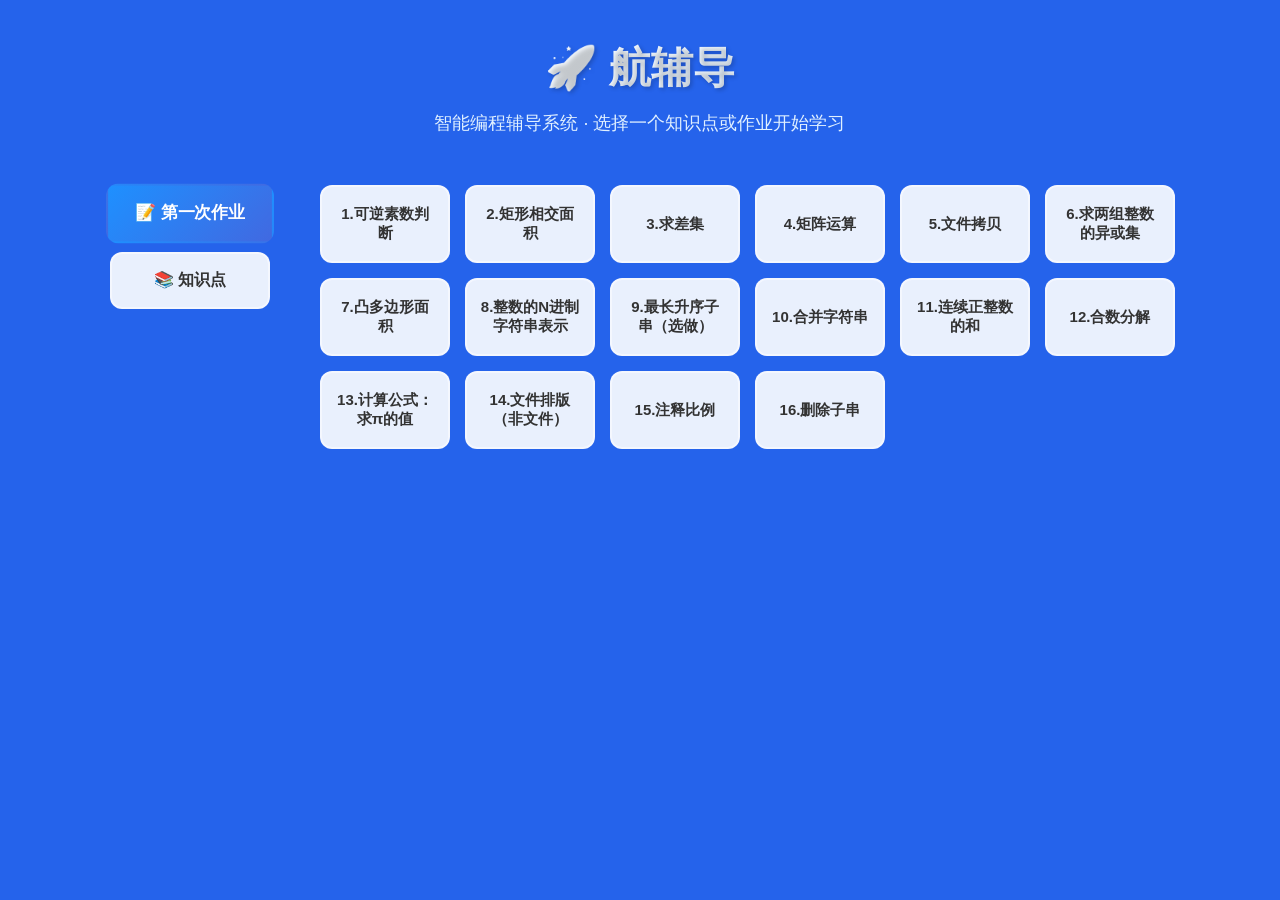
==== static/hangfudao.html @ 39de25c0 "change model and page content" ====
<!DOCTYPE html>
<html lang="zh-CN">
<head>
    <meta charset="UTF-8">
    <meta name="viewport" content="width=device-width, initial-scale=1.0">
    <title>航辅导 - 智能编程辅导系统</title>
    
    <!-- 引入依赖 -->
    <script src="/static/js/marked.min.js"></script>
    <link rel="stylesheet" href="/static/css/github.min.css">
    <script src="/static/js/highlight.min.js"></script>
    <link rel="stylesheet" href="/static/css/katex.min.css">
    <script defer src="/static/js/katex.min.js"></script>
    <script defer src="/static/js/auto-render.min.js"></script>
    
    <!-- Mermaid.js -->
    <script src="/static/js/mermaid.min.js"></script>
    
    <!-- Monaco Editor -->
    <script src="/static/js/monaco-editor-init.js"></script>
    <link rel="stylesheet" href="/static/css/monaco-editor.css">
    
    <style>
        * {
            margin: 0;
            padding: 0;
            box-sizing: border-box;
        }
        
        body {
            font-family: -apple-system, BlinkMacSystemFont, 'Segoe UI', Roboto, 'Helvetica Neue', Arial, sans-serif;
            background: #2563EB;
            min-height: 100vh;
            color: #333;
        }
        
        body.practice-mode {
            background: #f5f5f5;
        }
        
        /* 知识点选择页面 */
        .selection-page {
            min-height: 100vh;
            padding: 40px 20px;
            display: flex;
            flex-direction: column;
            align-items: center;
        }
        
        .selection-page.hidden {
            display: none;
        }
        
        .selection-header {
            text-align: center;
            margin-bottom: 50px;
        }
        
        .selection-header h1 {
            font-size: 42px;
            background: linear-gradient(135deg, #ffffff 0%, #e0f0ff 100%);
            -webkit-background-clip: text;
            -webkit-text-fill-color: transparent;
            background-clip: text;
            margin-bottom: 15px;
            text-shadow: 2px 2px 4px rgba(0,0,0,0.2);
        }
        
        .selection-header p {
            color: #e0f0ff;
            font-size: 18px;
        }
        
        .knowledge-grid {
            display: grid;
            grid-template-columns: repeat(auto-fill, minmax(130px, 1fr));
            gap: 15px;
            max-width: 900px;
            width: 100%;
            margin-bottom: 40px;
            padding: 0 20px;
        }
        
        .knowledge-btn {
            padding: 18px 12px;
            background: rgba(255, 255, 255, 0.9);
            border: 2px solid rgba(255, 255, 255, 0.5);
            border-radius: 12px;
            cursor: pointer;
            font-size: 15px;
            font-weight: 600;
            color: #333;
            transition: all 0.3s;
            text-align: center;
        }
        
        .knowledge-btn:hover {
            transform: translateY(-3px);
            border-color: #fff;
            background: #fff;
            box-shadow: 0 8px 20px rgba(0,0,0,0.2);
        }
        
        .knowledge-btn.selected {
            background: linear-gradient(135deg, #1e90ff 0%, #4169e1 100%);
            border-color: transparent;
            color: #fff;
            transform: scale(1.05);
        }
        
        /* 编程练习页面 */
        .practice-page {
            display: none;
            height: 100vh;
        }
        
        .practice-page.active {
            display: block;
        }
        
        .practice-container {
            display: flex;
            height: 100vh;
            overflow: hidden;
            padding: 10px;
            gap: 0;
        }
        
        /* 左侧面板 - 40% */
        .left-panel {
            width: 40%;
            min-width: 300px;
            display: flex;
            flex-direction: column;
            background: #fff;
            border-radius: 12px;
            box-shadow: 0 2px 10px rgba(0,0,0,0.08);
            overflow: hidden;
        }
        
        /* 可拖拽分割线 - 左右 */
        .resizer-horizontal {
            width: 6px;
            background: #d0d0d0;
            cursor: col-resize;
            transition: background 0.2s;
            flex-shrink: 0;
        }
        
        .resizer-horizontal:hover {
            background: #1e90ff;
        }
        
        /* 右侧面板 - 60% */
        .right-panel {
            flex: 1;
            min-width: 400px;
            display: flex;
            flex-direction: column;
            background: #fff;
            border-radius: 12px;
            box-shadow: 0 2px 10px rgba(0,0,0,0.08);
            overflow: hidden;
        }
        
        /* 可拖拽分割线 - 上下 */
        .resizer-vertical {
            height: 6px;
            background: #d0d0d0;
            cursor: row-resize;
            transition: background 0.2s;
            flex-shrink: 0;
        }
        
        .resizer-vertical:hover {
            background: #1e90ff;
        }
        
        /* 顶部工具栏 - 左侧 */
        .left-toolbar {
            display: flex;
            align-items: center;
            justify-content: space-between;
            padding: 12px 15px;
            background: #fafafa;
            border-bottom: 1px solid #eee;
            flex-shrink: 0;
        }
        
        .left-toolbar-buttons {
            display: flex;
            gap: 8px;
            flex-wrap: wrap;
            flex: 1;
        }
        
        .toolbar-btn {
            display: flex;
            align-items: center;
            gap: 5px;
            padding: 8px 12px;
            background: #fff;
            border: 1px solid #ddd;
            border-radius: 8px;
            color: #555;
            font-size: 13px;
            cursor: pointer;
            transition: all 0.2s;
            white-space: nowrap;
        }
        
        .toolbar-btn:hover {
            background: #e8f4ff;
            border-color: #1e90ff;
            color: #1e90ff;
        }
        
        .toolbar-btn.active {
            background: #1e90ff;
            border-color: #1e90ff;
            color: #fff;
        }
        
        .toolbar-btn.disabled {
            opacity: 0.5;
            cursor: not-allowed !important;
            pointer-events: none;
        }
        
        .toolbar-btn.disabled:hover {
            background: #fff;
            border-color: #ddd;
            color: #555;
            transform: none;
        }
        
        .toolbar-btn.answer-btn {
            background: #e8f8e8;
            border-color: #27ae60;
            color: #27ae60;
        }
        
        .toolbar-btn.answer-btn:hover,
        .toolbar-btn.answer-btn.active {
            background: #27ae60;
            border-color: #27ae60;
            color: #fff;
        }
        
        .toolbar-btn .icon {
            font-size: 14px;
        }
        
        /* 难度选择器 */
        .difficulty-selector {
            padding: 8px 28px 8px 12px;
            border-radius: 8px;
            font-size: 13px;
            font-weight: bold;
            border: none;
            cursor: pointer;
            outline: none;
            appearance: none;
            -webkit-appearance: none;
            color: white;
            background-image: url("data:image/svg+xml,%3Csvg xmlns='http://www.w3.org/2000/svg' width='10' height='10' viewBox='0 0 10 10'%3E%3Cpath fill='white' d='M5 7L1 3h8z'/%3E%3C/svg%3E");
            background-repeat: no-repeat;
            background-position: right 10px center;
            transition: all 0.3s;
        }
        
        .difficulty-selector.简单 {
            background-color: #27ae60;
        }
        
        .difficulty-selector.中等 {
            background-color: #f39c12;
        }
        
        .difficulty-selector.困难 {
            background-color: #e74c3c;
        }
        
        .difficulty-selector option {
            background: #fff;
            color: #333;
        }
        
        /* 模型选择器 */
        .model-selector {
            padding: 8px 28px 8px 12px;
            border-radius: 8px;
            font-size: 13px;
            font-weight: bold;
            border: none;
            cursor: pointer;
            outline: none;
            appearance: none;
            -webkit-appearance: none;
            color: white;
            background-color: #8e44ad;
            background-image: url("data:image/svg+xml,%3Csvg xmlns='http://www.w3.org/2000/svg' width='10' height='10' viewBox='0 0 10 10'%3E%3Cpath fill='white' d='M5 7L1 3h8z'/%3E%3C/svg%3E");
            background-repeat: no-repeat;
            background-position: right 10px center;
            transition: all 0.3s;
            margin-left: 6px;
        }
        
        .model-selector.xhang {
            background-color: #8e44ad;
        }
        
        .model-selector.loopcoder {
            background-color: #2980b9;
        }
        
        .model-selector.normal {
            background-color: #27ae60;
        }
        
        .model-selector option {
            background: #fff;
            color: #333;
        }
        
        /* 左侧内容区域 */
        .left-content {
            flex: 1;
            overflow-y: auto;
            padding: 20px;
            background: #fff;
        }
        
        .left-content::-webkit-scrollbar {
            width: 4px;
        }
        
        .left-content::-webkit-scrollbar-track {
            background: transparent;
        }
        
        .left-content::-webkit-scrollbar-thumb {
            background: #ccc;
            border-radius: 2px;
            max-height: 80px;
        }
        
        .left-content::-webkit-scrollbar-thumb:hover {
            background: #aaa;
        }
        
        .content-display {
            background: #fff;
            border-radius: 8px;
            padding: 20px;
            min-height: 200px;
            line-height: 1.8;
        }
        
        .content-display .markdown-body {
            color: #333;
            background: transparent;
        }
        
        .content-display .markdown-body pre {
            background: #f5f5f5;
            border: 1px solid #e0e0e0;
        }
        
        .content-display .markdown-body code {
            background: #f0f0f0;
            color: #e74c3c;
        }
        
        .loading {
            text-align: center;
            color: #888;
            font-style: italic;
            padding: 40px;
            display: flex;
            align-items: center;
            justify-content: center;
            gap: 10px;
        }
        
        .loading::before {
            content: '';
            width: 20px;
            height: 20px;
            border: 3px solid #e0e0e0;
            border-top-color: #1e90ff;
            border-radius: 50%;
            animation: spin 1s linear infinite;
        }
        
        @keyframes spin {
            to { transform: rotate(360deg); }
        }
        
        /* 右侧顶部工具栏 */
        .right-toolbar {
            display: flex;
            align-items: center;
            justify-content: space-between;
            padding: 12px 15px;
            background: #fafafa;
            border-bottom: 1px solid #eee;
            flex-shrink: 0;
        }
        
        .right-toolbar-left {
            display: flex;
            align-items: center;
            gap: 8px;
        }
        
        .right-toolbar-left .title {
            color: #1e90ff;
            font-weight: bold;
            font-size: 14px;
            margin-right: 10px;
        }
        
        .right-toolbar-right {
            display: flex;
            align-items: center;
            gap: 8px;
        }
        
        .summary-btn {
            padding: 8px 14px;
            background: linear-gradient(135deg, #9b59b6 0%, #8e44ad 100%);
            border: none;
            border-radius: 8px;
            color: white;
            font-size: 13px;
            cursor: pointer;
            transition: all 0.2s;
        }
        
        .summary-btn:hover {
            transform: translateY(-1px);
            box-shadow: 0 4px 12px rgba(155, 89, 182, 0.4);
        }
        
        /* 代码编辑器区域 */
        .editor-section {
            flex: 2;
            display: flex;
            flex-direction: column;
            min-height: 150px;
            background: #fff;
            overflow: hidden;
        }
        
        .editor-header {
            display: flex;
            align-items: center;
            justify-content: space-between;
            padding: 8px 12px;
            background: #fff;
            border-bottom: 1px solid #eee;
        }
        
        .editor-header-left {
            display: flex;
            align-items: center;
            gap: 10px;
        }
        
        .editor-header-right {
            display: flex;
            align-items: center;
            gap: 6px;
        }
        
        .lang-select {
            background: #666;
            color: white;
            padding: 4px 22px 4px 10px;
            border: none;
            border-radius: 4px;
            font-size: 12px;
            font-weight: bold;
            cursor: pointer;
            outline: none;
            appearance: none;
            background-image: url("data:image/svg+xml,%3Csvg xmlns='http://www.w3.org/2000/svg' width='8' height='8' viewBox='0 0 10 10'%3E%3Cpath fill='white' d='M5 7L1 3h8z'/%3E%3C/svg%3E");
            background-repeat: no-repeat;
            background-position: right 6px center;
        }
        
        .lang-select:hover {
            background: #555;
        }
        
        .lang-select option {
            background: #2d2d2d;
            color: white;
        }
        
        .editor-btn {
            padding: 4px 8px;
            background: #fff;
            color: #666;
            border: 1px solid #ddd;
            border-radius: 4px;
            cursor: pointer;
            font-size: 11px;
            transition: all 0.2s;
        }
        
        .editor-btn:hover {
            background: #f0f7ff;
            border-color: #1e90ff;
            color: #1e90ff;
        }
        
        #monaco-editor-container {
            flex: 1;
            min-height: 100px;
        }
        
        /* 右侧下方内容区域 */
        .right-content {
            flex: 1;
            min-height: 100px;
            overflow-y: auto;
            overflow-x: hidden;
            padding: 15px;
            background: #fff;
        }
        
        .right-content::-webkit-scrollbar {
            width: 4px;
        }
        
        .right-content::-webkit-scrollbar-track {
            background: transparent;
        }
        
        .right-content::-webkit-scrollbar-thumb {
            background: #ccc;
            border-radius: 2px;
        }
        
        .right-content::-webkit-scrollbar-thumb:hover {
            background: #aaa;
        }
        
        .right-content-display {
            background: #fff;
            border-radius: 8px;
            padding: 15px;
            min-height: 100px;
            color: #333;
        }
        
        /* 提交按钮区域 */
        .submit-section {
            display: flex;
            justify-content: flex-end;
            gap: 12px;
            padding: 12px 15px;
            background: #f5f5f5;
            border-top: 1px solid #e0e0e0;
        }
        
        .submit-btn {
            padding: 10px 24px;
            border: none;
            border-radius: 8px;
            font-size: 14px;
            font-weight: bold;
            cursor: pointer;
            transition: all 0.3s;
        }
        
        .submit-btn.primary {
            background: linear-gradient(135deg, #27ae60 0%, #2ecc71 100%);
            color: white;
        }
        
        .submit-btn.primary:hover {
            transform: translateY(-2px);
            box-shadow: 0 4px 15px rgba(46, 204, 113, 0.4);
        }
        
        
        .submit-btn.answer {
            background: #e8f8e8;
            border: 1px solid #27ae60;
            color: #27ae60;
        }
        
        .submit-btn.answer:hover {
            background: #27ae60;
            border-color: #27ae60;
            color: #fff;
            transform: translateY(-2px);
            box-shadow: 0 4px 15px rgba(39, 174, 96, 0.4);
        }
        
        /* Markdown样式覆盖 */
        .markdown-body {
            color: #333;
            background: transparent;
        }
        
        .markdown-body h1, .markdown-body h2, .markdown-body h3, 
        .markdown-body h4, .markdown-body h5, .markdown-body h6 {
            color: #1e90ff;
            border-bottom-color: #e0e0e0;
        }
        
        .markdown-body a {
            color: #1e90ff;
        }
        
        .markdown-body blockquote {
            border-left-color: #1e90ff;
            color: #666;
        }
        
        .markdown-body table th {
            background: #f5f5f5;
        }
        
        .markdown-body table td, .markdown-body table th {
            border-color: #e0e0e0;
        }
        
        /* 浮动窗口样式 */
        .floating-panel {
            position: fixed;
            background: #ffffff;
            border: 2px solid #2563EB;
            border-radius: 12px;
            box-shadow: 0 10px 40px rgba(37, 99, 235, 0.3);
            z-index: 1000;
            display: none;
            flex-direction: column;
            min-width: 350px;
            min-height: 250px;
            overflow: hidden;
        }
        
        .floating-panel.active {
            display: flex;
        }
        
        .floating-panel-header {
            display: flex;
            align-items: center;
            justify-content: space-between;
            padding: 12px 15px;
            background: #2563EB;
            cursor: move;
            user-select: none;
        }
        
        .floating-panel-title {
            display: flex;
            align-items: center;
            gap: 8px;
            color: #ffffff;
            font-weight: bold;
            font-size: 14px;
        }
        
        .floating-panel-controls {
            display: flex;
            gap: 8px;
        }
        
        .floating-panel-btn {
            width: 28px;
            height: 28px;
            border: none;
            border-radius: 6px;
            cursor: pointer;
            font-size: 14px;
            display: flex;
            align-items: center;
            justify-content: center;
            transition: all 0.2s;
        }
        
        .floating-panel-btn.minimize {
            background: rgba(255, 255, 255, 0.2);
            color: #ffffff;
        }
        
        .floating-panel-btn.minimize:hover {
            background: rgba(255, 255, 255, 0.3);
        }
        
        .floating-panel-btn.maximize {
            background: rgba(255, 255, 255, 0.2);
            color: #ffffff;
            font-size: 16px;
            font-weight: bold;
        }
        
        .floating-panel-btn.maximize:hover {
            background: rgba(255, 255, 255, 0.3);
        }
        
        .floating-panel-btn.close {
            background: #e74c3c;
            color: white;
        }
        
        .floating-panel-btn.close:hover {
            background: #c0392b;
        }
        
        .floating-panel-content {
            flex: 1;
            overflow-y: auto;
            padding: 20px;
            color: #333333;
        }
        
        .floating-panel-content::-webkit-scrollbar {
            width: 6px;
        }
        
        .floating-panel-content::-webkit-scrollbar-track {
            background: rgba(0, 0, 0, 0.05);
        }
        
        .floating-panel-content::-webkit-scrollbar-thumb {
            background: rgba(10, 101, 250, 0.5);
            border-radius: 3px;
        }
        
        .floating-panel-content::-webkit-scrollbar-thumb:hover {
            background: rgba(10, 101, 250, 0.7);
        }
        
        .floating-panel-content .markdown-body {
            color: #333333;
            background: transparent;
        }
        
        .floating-panel-content .markdown-body h1,
        .floating-panel-content .markdown-body h2,
        .floating-panel-content .markdown-body h3,
        .floating-panel-content .markdown-body h4 {
            color: #2563EB;
            border-bottom-color: rgba(37, 99, 235, 0.3);
        }
        
        .floating-panel-content .markdown-body pre {
            background: #f5f5f5;
            border: 1px solid #e0e0e0;
        }
        
        .floating-panel-content .markdown-body code {
            background: rgba(37, 99, 235, 0.1);
            color: #2563EB;
        }
        
        .floating-panel-content .markdown-body blockquote {
            border-left-color: #2563EB;
            color: #666666;
        }
        
        .floating-panel-content .loading {
            color: #666666;
        }
        
        .floating-panel-content .loading::before {
            border-color: rgba(37, 99, 235, 0.2);
            border-top-color: #2563EB;
        }
        
        /* ==================== 模块背景区分样式 ==================== */
        
        /* 智能审题模块各部分背景 */
        .analysis-section {
            background: linear-gradient(135deg, #f0f9ff 0%, #e0f2fe 100%);
            border: 1px solid #bae6fd;
            border-radius: 12px;
            padding: 16px;
            margin-bottom: 16px;
        }
        
        .analysis-section-title {
            font-weight: 600;
            color: #0369a1;
            margin-bottom: 12px;
            display: flex;
            align-items: center;
            gap: 8px;
        }
        
        /* 题目拆解部分 */
        .decompose-section {
            background: linear-gradient(135deg, #fefce8 0%, #fef9c3 100%);
            border: 1px solid #fde047;
            border-radius: 12px;
            padding: 16px;
            margin-bottom: 16px;
        }
        
        .decompose-section-title {
            font-weight: 600;
            color: #a16207;
            margin-bottom: 12px;
            display: flex;
            align-items: center;
            gap: 8px;
        }
        
        /* ISPO思路分析部分 */
        .ipo-section {
            background: linear-gradient(135deg, #f0fdf4 0%, #dcfce7 100%);
            border: 1px solid #86efac;
            border-radius: 12px;
            padding: 16px;
            margin-bottom: 16px;
        }
        
        .ipo-section-title {
            font-weight: 600;
            color: #15803d;
            margin-bottom: 12px;
            display: flex;
            align-items: center;
            gap: 8px;
        }
        
        /* 可视化拆解部分 - Mermaid图容器 */
        .visualization-section {
            background: linear-gradient(135deg, #fdf4ff 0%, #fae8ff 100%);
            border: 1px solid #e879f9;
            border-radius: 12px;
            padding: 16px;
            margin-bottom: 16px;
        }
        
        .visualization-section-title {
            font-weight: 600;
            color: #a21caf;
            margin-bottom: 12px;
            display: flex;
            align-items: center;
            gap: 8px;
        }
        
        /* Mermaid图响应式宽度 - 初始为容器的3/5 */
        .mermaid-responsive-container {
            width: 60%;
            min-width: 300px;
            max-width: 100%;
            margin: 0 auto;
            background: #ffffff;
            border-radius: 10px;
            padding: 16px;
            box-shadow: 0 2px 8px rgba(0,0,0,0.06);
        }
        
        .mermaid-responsive-container svg {
            max-width: 100%;
            height: auto;
        }
        
        /* ==================== 伪代码模块样式 ==================== */
        
        /* 伪代码部分 */
        .pseudocode-section {
            background: linear-gradient(135deg, #fef2f2 0%, #fee2e2 100%);
            border: 1px solid #fca5a5;
            border-radius: 12px;
            padding: 16px;
            margin-bottom: 16px;
        }
        
        .pseudocode-section-title {
            font-weight: 600;
            color: #b91c1c;
            margin-bottom: 12px;
            display: flex;
            align-items: center;
            gap: 8px;
        }
        
        /* 伪代码解释部分 */
        .pseudocode-explain-section {
            background: linear-gradient(135deg, #fff7ed 0%, #ffedd5 100%);
            border: 1px solid #fdba74;
            border-radius: 12px;
            padding: 16px;
            margin-bottom: 16px;
        }
        
        .pseudocode-explain-title {
            font-weight: 600;
            color: #c2410c;
            margin-bottom: 12px;
            display: flex;
            align-items: center;
            gap: 8px;
        }

        /* ==================== 伪代码美化渲染样式 ==================== */

        /* 伪代码模块卡片 */
        .pseudocode-module-card {
            background: #ffffff;
            border-radius: 14px;
            margin-bottom: 20px;
            box-shadow: 0 2px 12px rgba(0, 0, 0, 0.06), 0 1px 3px rgba(0, 0, 0, 0.04);
            overflow: hidden;
            border: 1px solid #e8ecf1;
            transition: box-shadow 0.3s ease;
        }

        .pseudocode-module-card:hover {
            box-shadow: 0 4px 20px rgba(0, 0, 0, 0.1), 0 2px 6px rgba(0, 0, 0, 0.06);
        }

        /* 模块标题栏 */
        .pseudocode-module-header {
            display: flex;
            align-items: center;
            gap: 10px;
            padding: 14px 20px;
            background: linear-gradient(135deg, #667eea 0%, #764ba2 100%);
            color: #fff;
            font-size: 15px;
            font-weight: 600;
            letter-spacing: 0.3px;
        }

        .pseudocode-module-header .module-icon {
            font-size: 18px;
            flex-shrink: 0;
        }

        .pseudocode-module-header .module-number {
            background: rgba(255,255,255,0.25);
            border-radius: 6px;
            padding: 2px 9px;
            font-size: 12px;
            font-weight: 700;
            flex-shrink: 0;
        }

        /* 伪代码内容区 */
        .pseudocode-body {
            padding: 0;
            background: #1b2033;
            font-family: 'JetBrains Mono', 'Fira Code', 'Cascadia Code', 'Consolas', 'Monaco', monospace;
            font-size: 13.5px;
            line-height: 1.75;
            overflow-x: auto;
        }

        .pseudocode-body table {
            width: 100%;
            border-collapse: collapse;
        }

        .pseudocode-body table td {
            padding: 0;
            vertical-align: top;
        }

        /* 行号列 */
        .pseudocode-line-numbers {
            width: 48px;
            min-width: 48px;
            background: #151929;
            text-align: right;
            padding: 16px 0;
            user-select: none;
            border-right: 1px solid #2a3050;
        }

        .pseudocode-line-numbers .line-num {
            display: block;
            padding: 0 12px 0 0;
            color: #4a5280;
            font-size: 12px;
            line-height: 1.75;
            height: calc(13.5px * 1.75);
        }

        /* 代码内容列 */
        .pseudocode-lines {
            padding: 16px 20px;
        }

        .pseudocode-line {
            white-space: pre;
            min-height: calc(13.5px * 1.75);
            line-height: 1.75;
            color: #c9d1d9;
        }

        /* 伪代码语法高亮 */
        .pseudo-keyword {
            color: #ff7b72;
            font-weight: 700;
        }

        .pseudo-function {
            color: #d2a8ff;
            font-style: italic;
        }

        .pseudo-operator {
            color: #79c0ff;
            font-weight: 600;
        }

        .pseudo-number {
            color: #79c0ff;
        }

        .pseudo-string {
            color: #a5d6ff;
        }

        .pseudo-comment {
            color: #8b949e;
            font-style: italic;
        }

        .pseudo-variable {
            color: #ffa657;
        }

        .pseudo-type {
            color: #7ee787;
        }

        /* 伪代码底部操作栏 */
        .pseudocode-footer {
            display: flex;
            justify-content: flex-end;
            align-items: center;
            gap: 8px;
            padding: 8px 14px;
            background: #f7f8fa;
            border-top: 1px solid #e8ecf1;
        }

        .pseudocode-footer-btn {
            padding: 5px 12px;
            background: #eef0f4;
            border: 1px solid #dde0e6;
            border-radius: 6px;
            color: #555;
            font-size: 12px;
            cursor: pointer;
            transition: all 0.2s;
            display: flex;
            align-items: center;
            gap: 4px;
        }

        .pseudocode-footer-btn:hover {
            background: #dde0e6;
            color: #333;
        }

        .pseudocode-footer-btn.copied {
            background: #d1fae5;
            border-color: #6ee7b7;
            color: #065f46;
        }
        
        /* 代码块容器 - 带复制按钮和主题切换 */
        .code-block-container {
            position: relative;
            margin-bottom: 16px;
        }
        
        .code-block-header {
            display: flex;
            justify-content: space-between;
            align-items: center;
            padding: 8px 12px;
            background: #374151;
            border-radius: 8px 8px 0 0;
            border-bottom: 1px solid #4b5563;
        }
        
        .code-block-lang {
            color: #9ca3af;
            font-size: 12px;
            font-weight: 500;
        }
        
        .code-block-actions {
            display: flex;
            gap: 8px;
        }
        
        .code-action-btn {
            padding: 4px 10px;
            background: #4b5563;
            border: none;
            border-radius: 4px;
            color: #e5e7eb;
            font-size: 11px;
            cursor: pointer;
            transition: all 0.2s;
            display: flex;
            align-items: center;
            gap: 4px;
        }
        
        .code-action-btn:hover {
            background: #6b7280;
        }
        
        .code-action-btn.copied {
            background: #22c55e;
            color: white;
        }
        
        /* 代码块深色主题 */
        .code-block-dark {
            background: #1e1e1e !important;
            border-radius: 0 0 8px 8px;
        }
        
        .code-block-dark code {
            background: #1e1e1e !important;
            color: #d4d4d4 !important;
        }
        
        /* 代码块浅色主题 */
        .code-block-light {
            background: #f5f5f5 !important;
            border-radius: 0 0 8px 8px;
        }
        
        .code-block-light code {
            background: #f5f5f5 !important;
            color: #333 !important;
        }
        
        /* ==================== 正确答案模块样式 ==================== */
        
        .answer-section {
            position: relative;
        }
        
        .answer-copy-btn {
            position: absolute;
            top: 10px;
            right: 10px;
            padding: 8px 16px;
            background: linear-gradient(135deg, #22c55e 0%, #16a34a 100%);
            border: none;
            border-radius: 8px;
            color: white;
            font-size: 13px;
            font-weight: 600;
            cursor: pointer;
            transition: all 0.2s;
            display: flex;
            align-items: center;
            gap: 6px;
            z-index: 10;
            box-shadow: 0 2px 8px rgba(34, 197, 94, 0.3);
        }
        
        .answer-copy-btn:hover {
            transform: translateY(-2px);
            box-shadow: 0 4px 12px rgba(34, 197, 94, 0.4);
        }
        
        .answer-copy-btn.copied {
            background: linear-gradient(135deg, #3b82f6 0%, #2563eb 100%);
        }
        
        /* ==================== 引导性问题高亮样式 ==================== */
        
        .guiding-question {
            background: linear-gradient(135deg, #fef3c7 0%, #fde68a 100%);
            border-left: 4px solid #f59e0b;
            padding: 12px 16px;
            margin: 12px 0;
            border-radius: 0 8px 8px 0;
            font-weight: 500;
            color: #92400e;
            position: relative;
        }
        
        .guiding-question::before {
            content: '💡';
            margin-right: 8px;
        }
        
        .final-question {
            background: linear-gradient(135deg, #dbeafe 0%, #bfdbfe 100%);
            border: 2px solid #3b82f6;
            padding: 16px 20px;
            margin: 16px 0;
            border-radius: 12px;
            font-weight: 600;
            color: #1e40af;
            text-align: center;
            font-size: 15px;
            box-shadow: 0 4px 12px rgba(59, 130, 246, 0.2);
        }
        
        .final-question::before {
            content: '🎯 ';
        }
        
        /* 思考引导问题 */
        .think-prompt {
            background: linear-gradient(135deg, #f3e8ff 0%, #e9d5ff 100%);
            border-left: 4px solid #a855f7;
            padding: 12px 16px;
            margin: 12px 0;
            border-radius: 0 8px 8px 0;
            font-weight: 500;
            color: #7c3aed;
        }
        
        .think-prompt::before {
            content: '🤔 ';
        }
        
        /* 浮动窗口最大化状态 */
        .floating-panel.maximized {
            left: 0 !important;
            top: 0 !important;
            width: 100vw !important;
            height: 100vh !important;
            border-radius: 0 !important;
            border: none !important;
        }
        
        .floating-panel.maximized .floating-panel-resize {
            display: none !important;
        }
        
        .floating-panel.maximized .floating-panel-header {
            border-radius: 0;
        }
        
        /* 浮动窗口调整大小手柄 */
        .floating-panel-resize {
            position: absolute;
            background: transparent;
        }
        
        .floating-panel-resize.right {
            right: 0;
            top: 0;
            width: 6px;
            height: 100%;
            cursor: ew-resize;
        }
        
        .floating-panel-resize.left {
            left: 0;
            top: 0;
            width: 6px;
            height: 100%;
            cursor: ew-resize;
        }
        
        .floating-panel-resize.bottom {
            bottom: 0;
            left: 0;
            width: 100%;
            height: 6px;
            cursor: ns-resize;
        }
        
        .floating-panel-resize.top {
            top: 0;
            left: 0;
            width: 100%;
            height: 6px;
            cursor: ns-resize;
        }
        
        .floating-panel-resize.corner-br {
            right: 0;
            bottom: 0;
            width: 16px;
            height: 16px;
            cursor: nwse-resize;
            background: linear-gradient(135deg, transparent 50%, rgba(255, 255, 255, 0.3) 50%);
            border-radius: 0 0 10px 0;
        }
        
        .floating-panel-resize.corner-bl {
            left: 0;
            bottom: 0;
            width: 16px;
            height: 16px;
            cursor: nesw-resize;
            background: linear-gradient(225deg, transparent 50%, rgba(255, 255, 255, 0.3) 50%);
            border-radius: 0 0 0 10px;
        }
        
        .floating-panel-resize.corner-tr {
            right: 0;
            top: 0;
            width: 16px;
            height: 16px;
            cursor: nesw-resize;
            background: linear-gradient(315deg, transparent 50%, rgba(255, 255, 255, 0.3) 50%);
            border-radius: 0 10px 0 0;
        }
        
        .floating-panel-resize.corner-tl {
            left: 0;
            top: 0;
            width: 16px;
            height: 16px;
            cursor: nwse-resize;
            background: linear-gradient(45deg, transparent 50%, rgba(255, 255, 255, 0.3) 50%);
            border-radius: 10px 0 0 0;
        }
        
        /* 最小化圆球容器 */
        .minimized-bubbles-container {
            position: fixed;
            left: 0;
            top: 0;
            width: 100%;
            height: 100%;
            z-index: 999;
            pointer-events: none;
        }
        
        /* 多浮动窗口容器 */
        #floating-panels-container {
            position: fixed;
            left: 0;
            top: 0;
            width: 100%;
            height: 100%;
            z-index: 1000;
            pointer-events: none;
        }
        
        #floating-panels-container .floating-panel {
            pointer-events: auto;
        }
        
        /* 最小化圆球样式 */
        .minimized-bubble {
            width: 50px;
            height: 50px;
            border-radius: 50%;
            background: #2563EB;
            border: 2px solid #ffffff;
            box-shadow: 0 4px 15px rgba(37, 99, 235, 0.4);
            cursor: grab;
            display: flex;
            align-items: center;
            justify-content: center;
            font-size: 22px;
            transition: transform 0.2s ease, box-shadow 0.2s ease;
            position: absolute;
            pointer-events: auto;
        }
        
        .minimized-bubble:active {
            cursor: grabbing;
        }
        
        .minimized-bubble:hover {
            transform: scale(1.15);
            box-shadow: 0 6px 20px rgba(37, 99, 235, 0.6);
        }
        
        .minimized-bubble:hover .bubble-close {
            opacity: 1;
        }
        
        .minimized-bubble .bubble-close {
            position: absolute;
            top: -6px;
            right: -6px;
            width: 18px;
            height: 18px;
            border-radius: 50%;
            background: #e74c3c;
            color: white;
            font-size: 12px;
            display: flex;
            align-items: center;
            justify-content: center;
            opacity: 0;
            transition: opacity 0.2s;
            border: 1px solid white;
            cursor: pointer;
        }
        
        .minimized-bubble .bubble-close:hover {
            background: #c0392b;
        }
        
        /* 响应式 */
        @media (max-width: 1200px) {
            .practice-container {
                flex-direction: column;
                height: auto;
            }
            
            .left-panel, .right-panel {
                width: 100%;
                height: auto;
                min-height: 50vh;
            }
            
            .left-panel {
                border-right: none;
                border-bottom: 1px solid #e0e0e0;
            }
            
            .resizer-horizontal {
                display: none;
            }
        }
        
        /* ==================== 复杂度分析报告样式 ==================== */
        
        .complexity-report {
            background: #f8fafc;
            border-radius: 12px;
            padding: 0;
            overflow: hidden;
        }
        
        .complexity-report-header {
            background: linear-gradient(135deg, #0ea5e9 0%, #2563eb 100%);
            color: white;
            padding: 16px 20px;
            font-size: 18px;
            font-weight: 700;
            display: flex;
            align-items: center;
            gap: 10px;
        }
        
        .complexity-section {
            margin: 16px;
            border-radius: 10px;
            overflow: hidden;
            border: 1px solid #e2e8f0;
        }
        
        .complexity-section-header {
            padding: 12px 16px;
            font-weight: 600;
            font-size: 15px;
            display: flex;
            align-items: center;
            gap: 8px;
        }
        
        .complexity-section-body {
            padding: 14px 18px;
            line-height: 1.9;
            font-size: 14px;
            color: #334155;
        }
        
        /* 代码结构分析 */
        .complexity-section.structure .complexity-section-header {
            background: linear-gradient(135deg, #ede9fe 0%, #ddd6fe 100%);
            color: #6d28d9;
            border-bottom: 1px solid #c4b5fd;
        }
        .complexity-section.structure {
            border-color: #c4b5fd;
        }
        .complexity-section.structure .complexity-section-body {
            background: #faf5ff;
        }
        
        /* 时间复杂度 */
        .complexity-section.time .complexity-section-header {
            background: linear-gradient(135deg, #fef3c7 0%, #fde68a 100%);
            color: #92400e;
            border-bottom: 1px solid #fbbf24;
        }
        .complexity-section.time {
            border-color: #fbbf24;
        }
        .complexity-section.time .complexity-section-body {
            background: #fffbeb;
        }
        
        /* 空间复杂度 */
        .complexity-section.space .complexity-section-header {
            background: linear-gradient(135deg, #d1fae5 0%, #a7f3d0 100%);
            color: #065f46;
            border-bottom: 1px solid #6ee7b7;
        }
        .complexity-section.space {
            border-color: #6ee7b7;
        }
        .complexity-section.space .complexity-section-body {
            background: #ecfdf5;
        }
        
        /* 题目要求对比 */
        .complexity-section.compare .complexity-section-header {
            background: linear-gradient(135deg, #dbeafe 0%, #bfdbfe 100%);
            color: #1e40af;
            border-bottom: 1px solid #93c5fd;
        }
        .complexity-section.compare {
            border-color: #93c5fd;
        }
        .complexity-section.compare .complexity-section-body {
            background: #eff6ff;
        }
        
        /* 复杂度标签 */
        .complexity-badge {
            display: inline-block;
            padding: 4px 14px;
            border-radius: 20px;
            font-weight: 700;
            font-size: 15px;
            margin: 6px 0;
        }
        
        .complexity-badge.time-badge {
            background: linear-gradient(135deg, #fbbf24 0%, #f59e0b 100%);
            color: #78350f;
        }
        
        .complexity-badge.space-badge {
            background: linear-gradient(135deg, #34d399 0%, #10b981 100%);
            color: #064e3b;
        }
        
        .complexity-badge.pass {
            background: linear-gradient(135deg, #22c55e 0%, #16a34a 100%);
            color: white;
        }
        
        .complexity-badge.fail {
            background: linear-gradient(135deg, #ef4444 0%, #dc2626 100%);
            color: white;
        }
        
        /* TODO 补全标记高亮 */
        .todo-highlight {
            display: inline;
            background: linear-gradient(135deg, #fef3c7 0%, #fde68a 100%);
            color: #92400e !important;
            font-weight: 700;
            border-radius: 3px;
            padding: 1px 0;
            border-bottom: 2px solid #f59e0b;
            animation: todoPulse 2s ease-in-out infinite;
        }
        
        .todo-highlight span {
            color: #92400e !important;
        }
        
        @keyframes todoPulse {
            0%, 100% { background: linear-gradient(135deg, #fef3c7 0%, #fde68a 100%); }
            50% { background: linear-gradient(135deg, #fde68a 0%, #fbbf24 100%); }
        }

        /* ==================== 悬浮追问小人样式 ==================== */
        .floating-avatar {
            position: fixed;
            right: 32px;
            top: 50%;
            transform: translateY(-50%);
            z-index: 1100;
            cursor: pointer;
            display: none;
            transition: transform 0.3s ease, box-shadow 0.3s ease;
        }

        .floating-avatar.visible {
            display: block;
        }

        .floating-avatar-body {
            width: 56px;
            height: 56px;
            border-radius: 50%;
            background: linear-gradient(135deg, #7c3aed 0%, #a855f7 50%, #c084fc 100%);
            box-shadow: 0 4px 20px rgba(124, 58, 237, 0.45), 0 0 0 4px rgba(124, 58, 237, 0.15);
            display: flex;
            align-items: center;
            justify-content: center;
            position: relative;
            animation: avatarFloat 3s ease-in-out infinite;
        }

        .floating-avatar-body::before {
            content: '';
            position: absolute;
            width: 64px;
            height: 64px;
            border-radius: 50%;
            background: radial-gradient(circle, rgba(168, 85, 247, 0.2) 0%, transparent 70%);
            animation: avatarGlow 2s ease-in-out infinite alternate;
        }

        .floating-avatar-body .avatar-icon {
            font-size: 26px;
            z-index: 1;
            filter: drop-shadow(0 1px 2px rgba(0,0,0,0.2));
        }

        .floating-avatar:hover .floating-avatar-body {
            transform: scale(1.12);
            box-shadow: 0 6px 28px rgba(124, 58, 237, 0.55), 0 0 0 6px rgba(124, 58, 237, 0.2);
        }

        .floating-avatar-label {
            position: absolute;
            bottom: -22px;
            left: 50%;
            transform: translateX(-50%);
            font-size: 11px;
            color: #7c3aed;
            font-weight: 600;
            white-space: nowrap;
            text-shadow: 0 1px 3px rgba(255,255,255,0.8);
        }

        @keyframes avatarFloat {
            0%, 100% { transform: translateY(-50%); }
            50% { transform: translateY(calc(-50% - 6px)); }
        }

        @keyframes avatarGlow {
            0% { transform: scale(1); opacity: 0.6; }
            100% { transform: scale(1.2); opacity: 0.2; }
        }

        /* ==================== 追问悬浮小窗样式 (Kiro紫色主题) ==================== */
        .followup-chat-window {
            position: fixed;
            right: 100px;
            z-index: 1100;
            width: 380px;
            background: #ffffff;
            border: 2px solid #7c3aed;
            border-radius: 16px;
            box-shadow: 0 12px 40px rgba(124, 58, 237, 0.25);
            display: none;
            flex-direction: column;
            overflow: hidden;
        }

        .followup-chat-window.active {
            display: flex;
        }

        .followup-chat-header {
            display: flex;
            align-items: center;
            justify-content: space-between;
            padding: 12px 16px;
            background: linear-gradient(135deg, #7c3aed 0%, #a855f7 100%);
            color: #fff;
            flex-shrink: 0;
            cursor: move;
            user-select: none;
        }

        .followup-chat-header-title {
            display: flex;
            align-items: center;
            gap: 8px;
            font-weight: 600;
            font-size: 14px;
        }

        .followup-chat-controls {
            display: flex;
            align-items: center;
            gap: 6px;
        }

        .followup-chat-btn {
            width: 26px;
            height: 26px;
            border: none;
            border-radius: 50%;
            background: rgba(255,255,255,0.2);
            color: #fff;
            font-size: 14px;
            cursor: pointer;
            display: flex;
            align-items: center;
            justify-content: center;
            transition: background 0.2s;
        }

        .followup-chat-btn:hover {
            background: rgba(255,255,255,0.35);
        }

        .followup-chat-btn.close-btn {
            background: rgba(239, 68, 68, 0.8);
        }

        .followup-chat-btn.close-btn:hover {
            background: rgba(220, 38, 38, 1);
        }

        .followup-chat-close {
            width: 26px;
            height: 26px;
            border: none;
            border-radius: 50%;
            background: rgba(255,255,255,0.2);
            color: #fff;
            font-size: 14px;
            cursor: pointer;
            display: flex;
            align-items: center;
            justify-content: center;
            transition: background 0.2s;
        }

        .followup-chat-close:hover {
            background: rgba(255,255,255,0.35);
        }

        .followup-chat-messages {
            flex: 1;
            overflow-y: auto;
            padding: 16px;
            background: #faf5ff;
            min-height: 120px;
        }

        .followup-chat-messages::-webkit-scrollbar {
            width: 5px;
        }

        .followup-chat-messages::-webkit-scrollbar-track {
            background: transparent;
        }

        .followup-chat-messages::-webkit-scrollbar-thumb {
            background: rgba(124, 58, 237, 0.3);
            border-radius: 3px;
        }

        .followup-chat-msg {
            margin-bottom: 14px;
            padding: 10px 14px;
            border-radius: 12px;
            font-size: 13.5px;
            line-height: 1.7;
            max-width: 92%;
            word-break: break-word;
        }

        .followup-chat-msg.user {
            background: linear-gradient(135deg, #7c3aed 0%, #a855f7 100%);
            color: #fff;
            margin-left: auto;
            border-bottom-right-radius: 4px;
        }

        .followup-chat-msg.ai {
            background: #fff;
            color: #333;
            border: 1px solid #e9d5ff;
            border-bottom-left-radius: 4px;
        }

        .followup-chat-msg.ai .markdown-body {
            color: #333;
            background: transparent;
            font-size: 13.5px;
        }

        .followup-chat-msg.ai .markdown-body h1,
        .followup-chat-msg.ai .markdown-body h2,
        .followup-chat-msg.ai .markdown-body h3 {
            color: #7c3aed;
        }

        .followup-chat-msg.ai .markdown-body code {
            background: rgba(124, 58, 237, 0.08);
            color: #7c3aed;
        }

        .followup-chat-msg.ai .markdown-body pre {
            background: #f5f0ff;
            border: 1px solid #e9d5ff;
        }

        .followup-chat-input-area {
            display: flex;
            gap: 8px;
            padding: 12px;
            border-top: 1px solid #e9d5ff;
            background: #fff;
            flex-shrink: 0;
        }

        .followup-chat-input-area textarea {
            flex: 1;
            min-height: 108px;
            max-height: 270px;
            padding: 8px 12px;
            border: 1.5px solid #d8b4fe;
            border-radius: 10px;
            font-size: 13px;
            resize: none;
            outline: none;
            transition: border-color 0.2s;
            font-family: inherit;
        }

        .followup-chat-input-area textarea:focus {
            border-color: #7c3aed;
        }

        .followup-chat-input-area button {
            padding: 8px 16px;
            background: linear-gradient(135deg, #7c3aed 0%, #a855f7 100%);
            color: #fff;
            border: none;
            border-radius: 10px;
            font-size: 13px;
            font-weight: 600;
            cursor: pointer;
            transition: all 0.2s;
            white-space: nowrap;
            align-self: flex-end;
        }

        .followup-chat-input-area button:hover {
            transform: translateY(-1px);
            box-shadow: 0 4px 12px rgba(124, 58, 237, 0.35);
        }

        .followup-chat-input-area button:disabled {
            opacity: 0.6;
            cursor: not-allowed;
            transform: none;
            box-shadow: none;
        }

        .followup-chat-empty {
            text-align: center;
            color: #a78bfa;
            font-size: 13px;
            padding: 30px 20px;
        }

        .followup-chat-empty .empty-icon {
            font-size: 36px;
            display: block;
            margin-bottom: 10px;
        }
    </style>
</head>
<body>
    <!-- 知识点/作业选择页面 -->
    <div id="selection-page" class="selection-page">
        <div class="selection-header">
            <h1>🚀 航辅导</h1>
            <p>智能编程辅导系统 · 选择一个知识点或作业开始学习</p>
        </div>
        
        <div style="display:flex;gap:30px;max-width:1100px;width:100%;padding:0 20px;">
            <!-- 左侧分类导航 -->
            <div style="min-width:160px;display:flex;flex-direction:column;gap:10px;">
                <button class="knowledge-btn selected" id="cat-btn-homework1" onclick="switchCategory('homework1')" style="font-size:16px;padding:16px 20px;">📝 第一次作业</button>
                <button class="knowledge-btn" id="cat-btn-knowledge" onclick="switchCategory('knowledge')" style="font-size:16px;padding:16px 20px;">📚 知识点</button>
            </div>
            <!-- 右侧内容区 -->
            <div style="flex:1;">
                <div class="knowledge-grid" id="knowledge-grid">
                    <!-- JavaScript动态生成 -->
                </div>
            </div>
        </div>
    </div>
    
    <!-- 编程练习页面 -->
    <div id="practice-page" class="practice-page">
        <div class="practice-container">
            <!-- 左侧面板 -->
            <div class="left-panel" id="left-panel">
                <div class="left-toolbar">
                    <div class="left-toolbar-buttons">
                        <button class="toolbar-btn active" data-type="题目" onclick="showContent('题目')">
                            <span class="icon">📝</span>题目描述
                        </button>
                        <button class="toolbar-btn" data-type="思路" onclick="showContent('思路')">
                            <span class="icon">💭</span>智能审题
                        </button>
                        <!-- <button class="toolbar-btn" data-type="框架" onclick="showContent('框架')">
                            <span class="icon">🏗️</span>代码框架
                        </button> -->
                        <button class="toolbar-btn" data-type="伪代码" onclick="showContent('伪代码')">
                            <span class="icon">📋</span>伪代码
                        </button>
                        <!-- <button class="toolbar-btn" data-type="核心语句" onclick="showContent('核心语句')">
                            <span class="icon">🔑</span>代码补全
                        </button> -->
                    </div>
                    <!-- <button class="toolbar-btn" id="custom-problem-btn" onclick="startCustomProblem()" style="margin-left:auto;background:#fff3e0;border-color:#ff9800;color:#e65100;height:34px;display:inline-flex;align-items:center;">
                        <span class="icon">✏️</span>自主出题
                    </button> -->
                    <select id="difficulty-selector" class="difficulty-selector 简单" onchange="onDifficultyChange(this.value)" style="margin-left:6px;height:34px;">
                        <option value="简单">简单</option>
                        <option value="中等">中等</option>
                        <option value="困难">困难</option>
                    </select>
                    <select id="model-selector" class="model-selector loopcoder" onchange="onModelChange(this.value)" style="height:34px;">
                        <!-- <option value="xhang">XHang</option> -->
                        <!-- <option value="loopcoder" selected>LoopCoder</option> -->
                        <!-- <option value="normal">普通模型</option> -->
                        <option value="test_model" selected>编程模型</option>
                        <option value="loopcoder">LoopCoder</option>
                    </select>
                </div>
                
                <div class="left-content">
                    <div id="left-content-display" class="content-display markdown-body">
                        <p class="loading">正在生成题目...</p>
                    </div>
                </div>
            </div>
            
            <!-- 左右分割线 -->
            <div class="resizer-horizontal" id="resizer-horizontal"></div>
            
            <!-- 右侧面板 -->
            <div class="right-panel" id="right-panel">
                <div class="right-toolbar">
                    <div class="right-toolbar-left">
                        <span class="title">💻 代码编辑</span>
                        <button class="toolbar-btn" data-type="level1" onclick="showRightContent('level1')">
                            <span class="icon">🔬</span>代码诊断
                        </button>
                        <button class="toolbar-btn" data-type="反例" onclick="showRightContent('反例')">
                            <span class="icon">🎯</span>反例
                        </button>
                        <button class="toolbar-btn disabled" data-type="level3" id="optimize-btn" onclick="showRightContent('level3')">
                            <span class="icon">🚀</span>代码优化
                        </button>
                        <button class="toolbar-btn" data-type="复杂度" onclick="showRightContent('复杂度')">
                            <span class="icon">⏱️</span>复杂度分析
                        </button>
                    </div>
                    <div class="right-toolbar-right">
                        <button class="summary-btn" style="background: linear-gradient(135deg, #3498db 0%, #2980b9 100%);" onclick="showHistoryRecords()">
                            📋 历史记录
                        </button>
                        <button class="summary-btn" onclick="showKnowledgeSummary()">
                            📖 知识点总结
                        </button>
                    </div>
                </div>
                
                <div class="editor-section" id="editor-section">
                    <div class="editor-header">
                        <div class="editor-header-left">
                            <select id="language-selector" class="lang-select" onchange="handleLanguageChange(this.value)">
                                <option value="c">C 语言</option>
                                <option value="python">Python</option>
                            </select>
                        </div>
                        <div class="editor-header-right">
                            <button class="editor-btn" onclick="toggleTheme()">🌓 主题</button>
                            <button class="editor-btn" onclick="clearEditor()">🗑️ 清空</button>
                        </div>
                    </div>
                    <div id="monaco-editor-container"></div>
                </div>
                
                <!-- 上下分割线 -->
                <div class="resizer-vertical" id="resizer-vertical"></div>
                
                <div class="right-content" id="right-content">
                    <div id="right-content-display" class="right-content-display markdown-body">
                        <p style="color: #888; text-align: center;">点击上方按钮获取提示或分析结果</p>
                    </div>
                </div>
                
                <div class="submit-section">
                    <button class="submit-btn primary" onclick="submitCode()">提交代码 ✓</button>
                    <!-- <button class="submit-btn answer" onclick="showContent('正确答案')">✅ 正确答案</button> -->
                </div>
            </div>
        </div>
    </div>
    
    <!-- 最小化圆球容器 -->
    <div id="minimized-bubbles-container" class="minimized-bubbles-container"></div>
    
    <!-- 多浮动窗口容器 -->
    <div id="floating-panels-container"></div>
    
    <script src="/static/homework_data.js"></script>
    <script src="/static/hangfudao.js"></script>

    <!-- 悬浮追问小人 -->
    <div id="floating-avatar" class="floating-avatar" onclick="openFollowupChat()">
        <div class="floating-avatar-body">
            <span class="avatar-icon">🤖</span>
        </div>
        <span class="floating-avatar-label">追问</span>
    </div>

    <!-- 追问悬浮小窗 -->
    <div id="followup-chat-window" class="followup-chat-window">
        <div class="followup-chat-header" id="followup-chat-header">
            <div class="followup-chat-header-title">
                <span>💬</span>
                <span id="followup-chat-module-name">模块追问</span>
            </div>
            <div class="followup-chat-controls">
                <button class="followup-chat-btn" onclick="minimizeFollowupChat()" title="最小化">−</button>
                <button class="followup-chat-btn close-btn" onclick="closeFollowupChat()" title="关闭">×</button>
            </div>
        </div>
        <div class="followup-chat-messages" id="followup-chat-messages">
            <div class="followup-chat-empty">
                <span class="empty-icon">💬</span>
                对当前模块有疑问？输入你的问题吧
            </div>
        </div>
        <div class="followup-chat-input-area">
            <textarea id="followup-chat-input" placeholder="输入你的追问..." onkeydown="if(event.key==='Enter'&&!event.shiftKey){event.preventDefault();sendFollowupChat();}"></textarea>
            <button id="followup-chat-send-btn" onclick="sendFollowupChat()">发送</button>
        </div>
    </div>
</body>
</html>
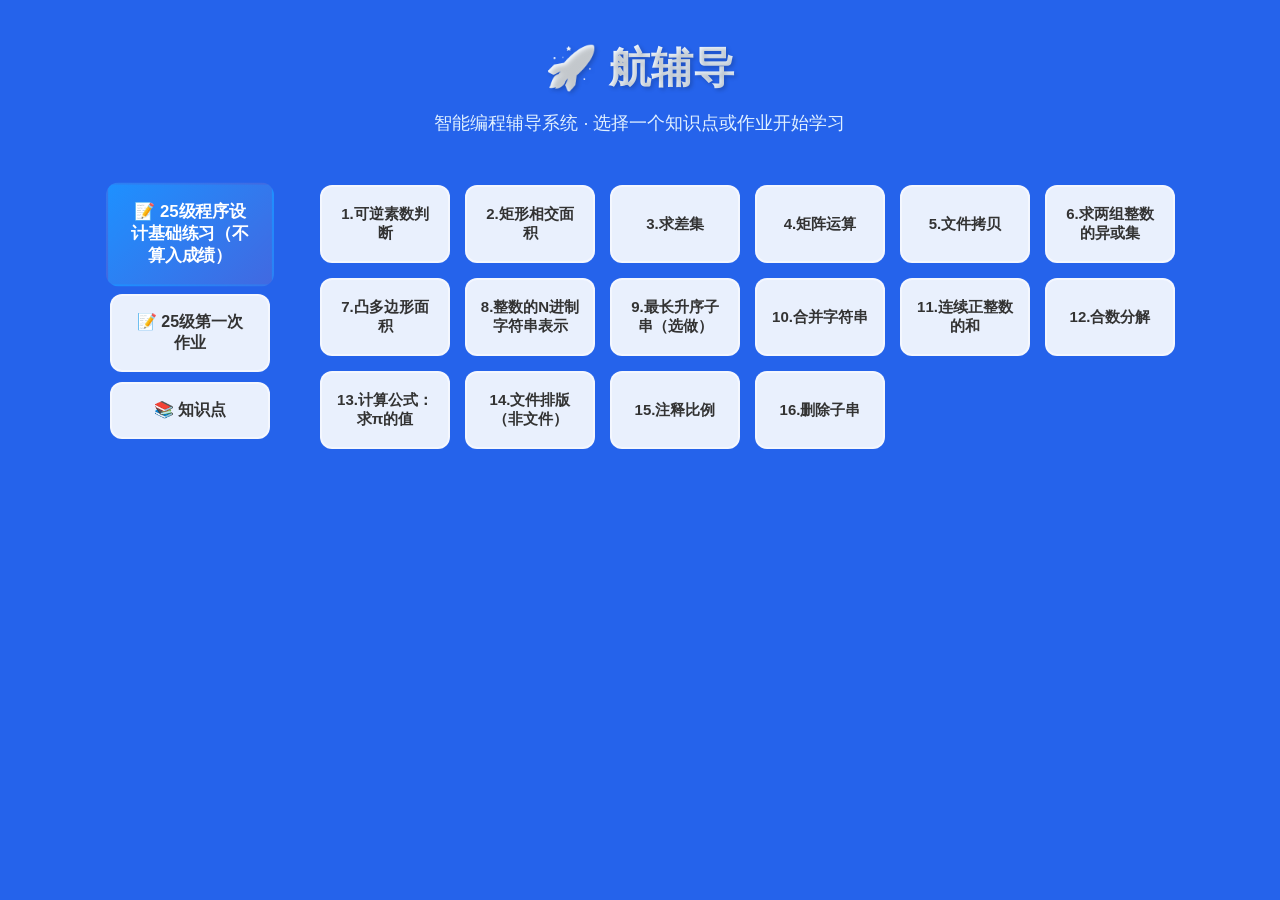
==== commit 582a3a99: "Add homework1" ====
--- a/static/hangfudao.html
+++ b/static/hangfudao.html
@@ -1884,7 +1884,8 @@
         <div style="display:flex;gap:30px;max-width:1100px;width:100%;padding:0 20px;">
             <!-- 左侧分类导航 -->
             <div style="min-width:160px;display:flex;flex-direction:column;gap:10px;">
-                <button class="knowledge-btn selected" id="cat-btn-homework1" onclick="switchCategory('homework1')" style="font-size:16px;padding:16px 20px;">📝 第一次作业</button>
+                <button class="knowledge-btn selected" id="cat-btn-homework0" onclick="switchCategory('homework0')" style="font-size:16px;padding:16px 20px;">📝 25级程序设计基础练习（不算入成绩）</button>
+                <button class="knowledge-btn" id="cat-btn-homework1" onclick="switchCategory('homework1')" style="font-size:16px;padding:16px 20px;">📝 25级第一次作业</button>
                 <button class="knowledge-btn" id="cat-btn-knowledge" onclick="switchCategory('knowledge')" style="font-size:16px;padding:16px 20px;">📚 知识点</button>
             </div>
             <!-- 右侧内容区 -->
@@ -1909,9 +1910,9 @@
                         <button class="toolbar-btn" data-type="思路" onclick="showContent('思路')">
                             <span class="icon">💭</span>智能审题
                         </button>
-                        <!-- <button class="toolbar-btn" data-type="框架" onclick="showContent('框架')">
+                        <button class="toolbar-btn" data-type="框架" onclick="showContent('框架')">
                             <span class="icon">🏗️</span>代码框架
-                        </button> -->
+                        </button>
                         <button class="toolbar-btn" data-type="伪代码" onclick="showContent('伪代码')">
                             <span class="icon">📋</span>伪代码
                         </button>
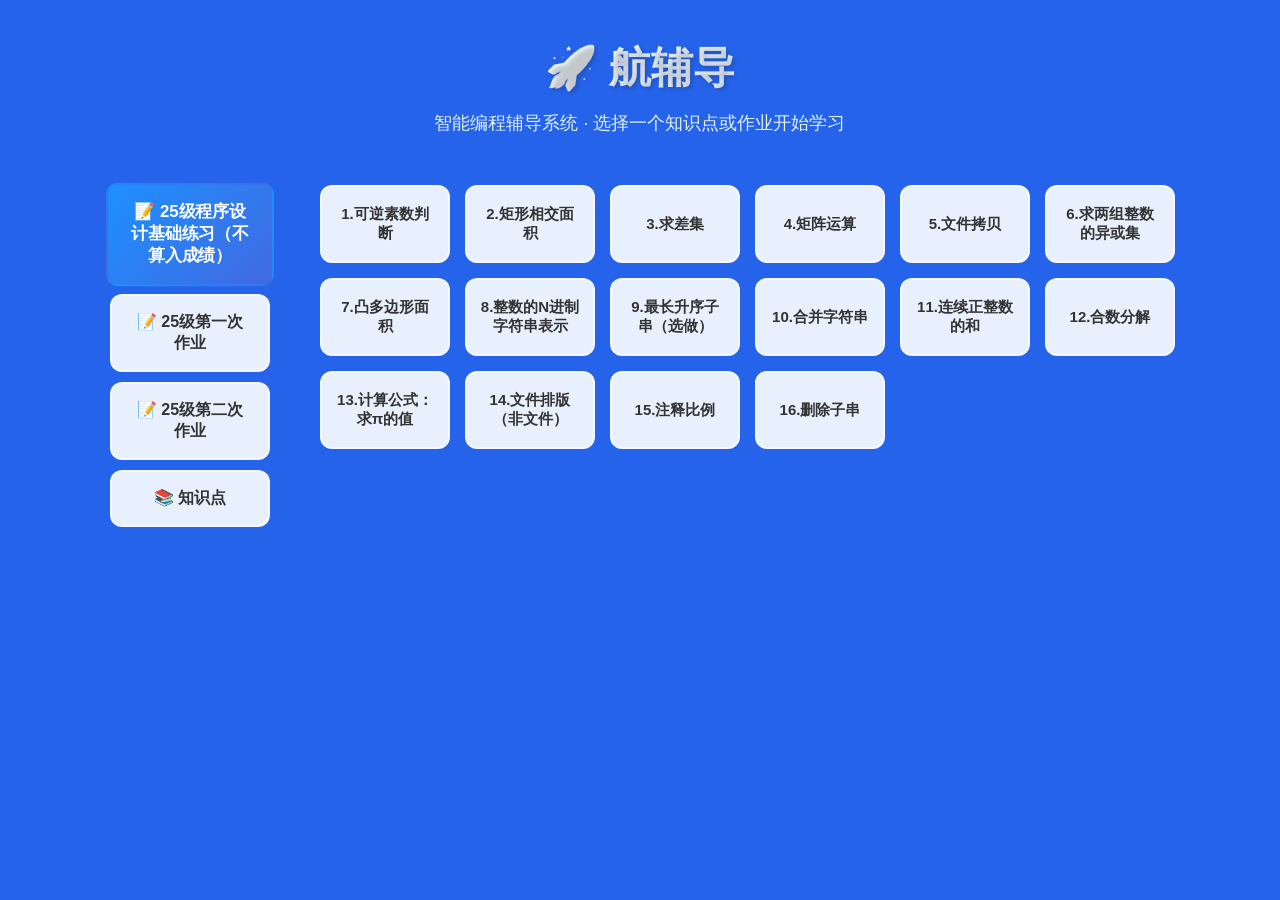
==== commit 170820be: "添加第二次作业" ====
--- a/static/hangfudao.html
+++ b/static/hangfudao.html
@@ -1886,6 +1886,7 @@
             <div style="min-width:160px;display:flex;flex-direction:column;gap:10px;">
                 <button class="knowledge-btn selected" id="cat-btn-homework0" onclick="switchCategory('homework0')" style="font-size:16px;padding:16px 20px;">📝 25级程序设计基础练习（不算入成绩）</button>
                 <button class="knowledge-btn" id="cat-btn-homework1" onclick="switchCategory('homework1')" style="font-size:16px;padding:16px 20px;">📝 25级第一次作业</button>
+                <button class="knowledge-btn" id="cat-btn-homework2" onclick="switchCategory('homework2')" style="font-size:16px;padding:16px 20px;">📝 25级第二次作业</button>
                 <button class="knowledge-btn" id="cat-btn-knowledge" onclick="switchCategory('knowledge')" style="font-size:16px;padding:16px 20px;">📚 知识点</button>
             </div>
             <!-- 右侧内容区 -->
@@ -1916,9 +1917,9 @@
                         <button class="toolbar-btn" data-type="伪代码" onclick="showContent('伪代码')">
                             <span class="icon">📋</span>伪代码
                         </button>
-                        <!-- <button class="toolbar-btn" data-type="核心语句" onclick="showContent('核心语句')">
+                        <button class="toolbar-btn" data-type="核心语句" onclick="showContent('核心语句')">
                             <span class="icon">🔑</span>代码补全
-                        </button> -->
+                        </button>
                     </div>
                     <!-- <button class="toolbar-btn" id="custom-problem-btn" onclick="startCustomProblem()" style="margin-left:auto;background:#fff3e0;border-color:#ff9800;color:#e65100;height:34px;display:inline-flex;align-items:center;">
                         <span class="icon">✏️</span>自主出题
@@ -1929,10 +1930,10 @@
                         <option value="困难">困难</option>
                     </select>
                     <select id="model-selector" class="model-selector loopcoder" onchange="onModelChange(this.value)" style="height:34px;">
-                        <!-- <option value="xhang">XHang</option> -->
                         <!-- <option value="loopcoder" selected>LoopCoder</option> -->
                         <!-- <option value="normal">普通模型</option> -->
                         <option value="test_model" selected>编程模型</option>
+                        <option value="xhang">XHang</option>
                         <option value="loopcoder">LoopCoder</option>
                     </select>
                 </div>
@@ -2002,7 +2003,7 @@
                 
                 <div class="submit-section">
                     <button class="submit-btn primary" onclick="submitCode()">提交代码 ✓</button>
-                    <!-- <button class="submit-btn answer" onclick="showContent('正确答案')">✅ 正确答案</button> -->
+                    <button class="submit-btn answer" onclick="showContent('正确答案')">✅ 正确答案</button>
                 </div>
             </div>
         </div>
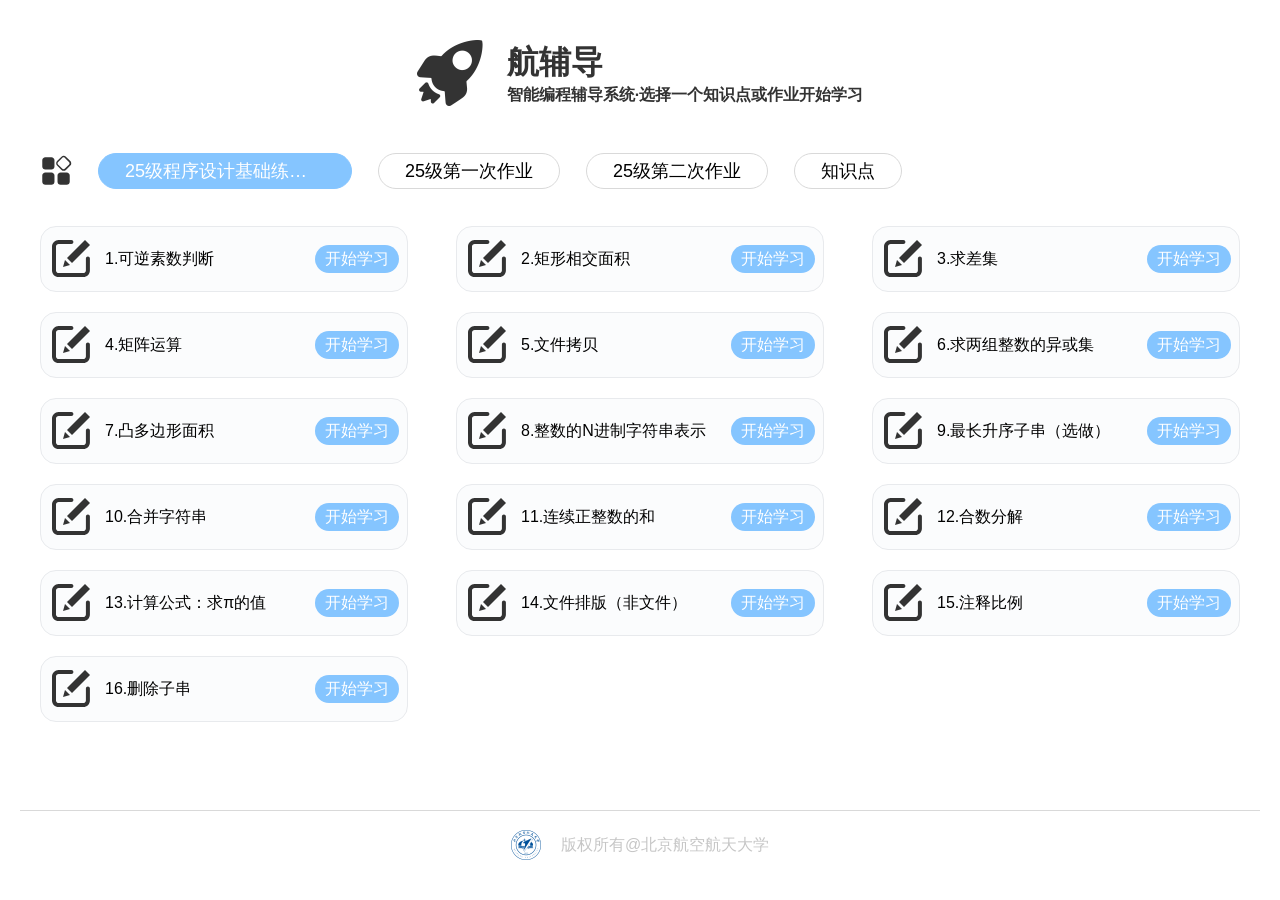
==== commit 7de4b827: "航辅导 选择知识点页面样式修改及编程练习页面加返回" ====
--- a/static/hangfudao.html
+++ b/static/hangfudao.html
@@ -1,10 +1,11 @@
 <!DOCTYPE html>
 <html lang="zh-CN">
+
 <head>
     <meta charset="UTF-8">
     <meta name="viewport" content="width=device-width, initial-scale=1.0">
     <title>航辅导 - 智能编程辅导系统</title>
-    
+
     <!-- 引入依赖 -->
     <script src="/static/js/marked.min.js"></script>
     <link rel="stylesheet" href="/static/css/github.min.css">
@@ -12,112 +13,159 @@
     <link rel="stylesheet" href="/static/css/katex.min.css">
     <script defer src="/static/js/katex.min.js"></script>
     <script defer src="/static/js/auto-render.min.js"></script>
-    
+
     <!-- Mermaid.js -->
     <script src="/static/js/mermaid.min.js"></script>
-    
+
     <!-- Monaco Editor -->
     <script src="/static/js/monaco-editor-init.js"></script>
     <link rel="stylesheet" href="/static/css/monaco-editor.css">
-    
+
     <style>
         * {
             margin: 0;
             padding: 0;
             box-sizing: border-box;
         }
-        
+
         body {
             font-family: -apple-system, BlinkMacSystemFont, 'Segoe UI', Roboto, 'Helvetica Neue', Arial, sans-serif;
             background: #2563EB;
             min-height: 100vh;
             color: #333;
         }
-        
+
         body.practice-mode {
             background: #f5f5f5;
         }
-        
+
         /* 知识点选择页面 */
         .selection-page {
-            min-height: 100vh;
+            width: 100vw;
+            height: 100vh;
+            overflow: hidden;
             padding: 40px 20px;
             display: flex;
             flex-direction: column;
             align-items: center;
-        }
-        
+            color: #333333;
+            background-color: #FFFFFF;
+        }
+
         .selection-page.hidden {
             display: none;
         }
-        
+
         .selection-header {
-            text-align: center;
-            margin-bottom: 50px;
-        }
-        
-        .selection-header h1 {
-            font-size: 42px;
-            background: linear-gradient(135deg, #ffffff 0%, #e0f0ff 100%);
-            -webkit-background-clip: text;
-            -webkit-text-fill-color: transparent;
-            background-clip: text;
-            margin-bottom: 15px;
-            text-shadow: 2px 2px 4px rgba(0,0,0,0.2);
-        }
-        
-        .selection-header p {
-            color: #e0f0ff;
-            font-size: 18px;
-        }
-        
+            display: flex;
+            flex-direction: row;
+            align-items: center;
+            gap: 24px;
+            margin-bottom: 30px;
+        }
+
+        .selection-header .header-logo {
+            width: 66px;
+            height: 66px;
+        }
+
+        .selection-header-content {
+            display: flex;
+            flex-direction: column;
+        }
+
+        .selection-header-content h1 {
+            font-style: normal;
+            font-weight: 600;
+            font-size: 32px;
+        }
+
+
+        .selection-header-content h2 {
+            font-style: normal;
+            font-weight: 600;
+            font-size: 16px;
+        }
+
+
+
         .knowledge-grid {
             display: grid;
-            grid-template-columns: repeat(auto-fill, minmax(130px, 1fr));
-            gap: 15px;
-            max-width: 900px;
-            width: 100%;
-            margin-bottom: 40px;
-            padding: 0 20px;
-        }
-        
+            grid-template-columns: repeat(auto-fill, minmax(280px, 1fr));
+            gap: 20px 48px;
+            padding: 0px 20px;
+        }
+
         .knowledge-btn {
-            padding: 18px 12px;
-            background: rgba(255, 255, 255, 0.9);
-            border: 2px solid rgba(255, 255, 255, 0.5);
-            border-radius: 12px;
+            height: 36px;
+            display: flex;
+            flex-direction: row;
+            align-items: center;
+            justify-content: center;
+            padding: 0px 26px;
+            border: 1px solid #D9D9D9;
+            border-radius: 26px;
+            font-size: 18px;
+            background-color: transparent;
             cursor: pointer;
-            font-size: 15px;
-            font-weight: 600;
-            color: #333;
-            transition: all 0.3s;
-            text-align: center;
-        }
-        
-        .knowledge-btn:hover {
+
+
+        }
+
+        .knowledge-btn span {
+            max-width: 200px;
+            overflow: hidden;
+            text-overflow: ellipsis;
+            white-space: nowrap;
+        }
+
+
+        .knowledge-btn:hover,
+        .knowledge-grid-button:hover {
             transform: translateY(-3px);
             border-color: #fff;
             background: #fff;
-            box-shadow: 0 8px 20px rgba(0,0,0,0.2);
-        }
-        
+            box-shadow: 0 8px 20px rgba(0, 0, 0, 0.2);
+        }
+
         .knowledge-btn.selected {
-            background: linear-gradient(135deg, #1e90ff 0%, #4169e1 100%);
-            border-color: transparent;
+            background-color: #85C5FF;
+            border-color: #85C5FF;
             color: #fff;
-            transform: scale(1.05);
-        }
-        
+
+        }
+
         /* 编程练习页面 */
         .practice-page {
             display: none;
             height: 100vh;
         }
-        
+
         .practice-page.active {
             display: block;
         }
-        
+
+        .practice-page .back-btn {
+            width: 36px;
+            height: 36px;
+            display: flex;
+            justify-content: center;
+            align-items: center;
+            overflow: hidden;
+            border-radius: 36px;
+            background: #fff;
+            border: 1px solid #ddd;
+            cursor: pointer;
+            fill: #777;
+        }
+
+        .practice-page .back-btn:hover {
+            background: #e8f4ff;
+            border-color: #1e90ff;
+            color: #1e90ff;
+            fill: #1e90ff;
+        }
+
         .practice-container {
             display: flex;
             height: 100vh;
@@ -125,7 +173,7 @@
             padding: 10px;
             gap: 0;
         }
-        
+
         /* 左侧面板 - 40% */
         .left-panel {
             width: 40%;
@@ -134,10 +182,10 @@
             flex-direction: column;
             background: #fff;
             border-radius: 12px;
-            box-shadow: 0 2px 10px rgba(0,0,0,0.08);
+            box-shadow: 0 2px 10px rgba(0, 0, 0, 0.08);
             overflow: hidden;
         }
-        
+
         /* 可拖拽分割线 - 左右 */
         .resizer-horizontal {
             width: 6px;
@@ -146,11 +194,11 @@
             transition: background 0.2s;
             flex-shrink: 0;
         }
-        
+
         .resizer-horizontal:hover {
             background: #1e90ff;
         }
-        
+
         /* 右侧面板 - 60% */
         .right-panel {
             flex: 1;
@@ -159,10 +207,10 @@
             flex-direction: column;
             background: #fff;
             border-radius: 12px;
-            box-shadow: 0 2px 10px rgba(0,0,0,0.08);
+            box-shadow: 0 2px 10px rgba(0, 0, 0, 0.08);
             overflow: hidden;
         }
-        
+
         /* 可拖拽分割线 - 上下 */
         .resizer-vertical {
             height: 6px;
@@ -171,11 +219,11 @@
             transition: background 0.2s;
             flex-shrink: 0;
         }
-        
+
         .resizer-vertical:hover {
             background: #1e90ff;
         }
-        
+
         /* 顶部工具栏 - 左侧 */
         .left-toolbar {
             display: flex;
@@ -186,14 +234,14 @@
             border-bottom: 1px solid #eee;
             flex-shrink: 0;
         }
-        
+
         .left-toolbar-buttons {
             display: flex;
             gap: 8px;
             flex-wrap: wrap;
             flex: 1;
         }
-        
+
         .toolbar-btn {
             display: flex;
             align-items: center;
@@ -208,49 +256,49 @@
             transition: all 0.2s;
             white-space: nowrap;
         }
-        
+
         .toolbar-btn:hover {
             background: #e8f4ff;
             border-color: #1e90ff;
             color: #1e90ff;
         }
-        
+
         .toolbar-btn.active {
             background: #1e90ff;
             border-color: #1e90ff;
             color: #fff;
         }
-        
+
         .toolbar-btn.disabled {
             opacity: 0.5;
             cursor: not-allowed !important;
             pointer-events: none;
         }
-        
+
         .toolbar-btn.disabled:hover {
             background: #fff;
             border-color: #ddd;
             color: #555;
             transform: none;
         }
-        
+
         .toolbar-btn.answer-btn {
             background: #e8f8e8;
             border-color: #27ae60;
             color: #27ae60;
         }
-        
+
         .toolbar-btn.answer-btn:hover,
         .toolbar-btn.answer-btn.active {
             background: #27ae60;
             border-color: #27ae60;
             color: #fff;
         }
-        
+
         .toolbar-btn .icon {
             font-size: 14px;
         }
-        
+
         /* 难度选择器 */
         .difficulty-selector {
             padding: 8px 28px 8px 12px;
@@ -268,24 +316,24 @@
             background-position: right 10px center;
             transition: all 0.3s;
         }
-        
+
         .difficulty-selector.简单 {
             background-color: #27ae60;
         }
-        
+
         .difficulty-selector.中等 {
             background-color: #f39c12;
         }
-        
+
         .difficulty-selector.困难 {
             background-color: #e74c3c;
         }
-        
+
         .difficulty-selector option {
             background: #fff;
             color: #333;
         }
-        
+
         /* 模型选择器 */
         .model-selector {
             padding: 8px 28px 8px 12px;
@@ -305,24 +353,24 @@
             transition: all 0.3s;
             margin-left: 6px;
         }
-        
+
         .model-selector.xhang {
             background-color: #8e44ad;
         }
-        
+
         .model-selector.loopcoder {
             background-color: #2980b9;
         }
-        
+
         .model-selector.normal {
             background-color: #27ae60;
         }
-        
+
         .model-selector option {
             background: #fff;
             color: #333;
         }
-        
+
         /* 左侧内容区域 */
         .left-content {
             flex: 1;
@@ -330,25 +378,25 @@
             padding: 20px;
             background: #fff;
         }
-        
+
         .left-content::-webkit-scrollbar {
             width: 4px;
         }
-        
+
         .left-content::-webkit-scrollbar-track {
             background: transparent;
         }
-        
+
         .left-content::-webkit-scrollbar-thumb {
             background: #ccc;
             border-radius: 2px;
             max-height: 80px;
         }
-        
+
         .left-content::-webkit-scrollbar-thumb:hover {
             background: #aaa;
         }
-        
+
         .content-display {
             background: #fff;
             border-radius: 8px;
@@ -356,22 +404,22 @@
             min-height: 200px;
             line-height: 1.8;
         }
-        
+
         .content-display .markdown-body {
             color: #333;
             background: transparent;
         }
-        
+
         .content-display .markdown-body pre {
             background: #f5f5f5;
             border: 1px solid #e0e0e0;
         }
-        
+
         .content-display .markdown-body code {
             background: #f0f0f0;
             color: #e74c3c;
         }
-        
+
         .loading {
             text-align: center;
             color: #888;
@@ -382,7 +430,7 @@
             justify-content: center;
             gap: 10px;
         }
-        
+
         .loading::before {
             content: '';
             width: 20px;
@@ -392,11 +440,13 @@
             border-radius: 50%;
             animation: spin 1s linear infinite;
         }
-        
+
         @keyframes spin {
-            to { transform: rotate(360deg); }
-        }
-        
+            to {
+                transform: rotate(360deg);
+            }
+        }
+
         /* 右侧顶部工具栏 */
         .right-toolbar {
             display: flex;
@@ -407,26 +457,26 @@
             border-bottom: 1px solid #eee;
             flex-shrink: 0;
         }
-        
+
         .right-toolbar-left {
             display: flex;
             align-items: center;
             gap: 8px;
         }
-        
+
         .right-toolbar-left .title {
             color: #1e90ff;
             font-weight: bold;
             font-size: 14px;
             margin-right: 10px;
         }
-        
+
         .right-toolbar-right {
             display: flex;
             align-items: center;
             gap: 8px;
         }
-        
+
         .summary-btn {
             padding: 8px 14px;
             background: linear-gradient(135deg, #9b59b6 0%, #8e44ad 100%);
@@ -437,12 +487,12 @@
             cursor: pointer;
             transition: all 0.2s;
         }
-        
+
         .summary-btn:hover {
             transform: translateY(-1px);
             box-shadow: 0 4px 12px rgba(155, 89, 182, 0.4);
         }
-        
+
         /* 代码编辑器区域 */
         .editor-section {
             flex: 2;
@@ -452,7 +502,7 @@
             background: #fff;
             overflow: hidden;
         }
-        
+
         .editor-header {
             display: flex;
             align-items: center;
@@ -461,19 +511,19 @@
             background: #fff;
             border-bottom: 1px solid #eee;
         }
-        
+
         .editor-header-left {
             display: flex;
             align-items: center;
             gap: 10px;
         }
-        
+
         .editor-header-right {
             display: flex;
             align-items: center;
             gap: 6px;
         }
-        
+
         .lang-select {
             background: #666;
             color: white;
@@ -489,16 +539,16 @@
             background-repeat: no-repeat;
             background-position: right 6px center;
         }
-        
+
         .lang-select:hover {
             background: #555;
         }
-        
+
         .lang-select option {
             background: #2d2d2d;
             color: white;
         }
-        
+
         .editor-btn {
             padding: 4px 8px;
             background: #fff;
@@ -509,18 +559,18 @@
             font-size: 11px;
             transition: all 0.2s;
         }
-        
+
         .editor-btn:hover {
             background: #f0f7ff;
             border-color: #1e90ff;
             color: #1e90ff;
         }
-        
+
         #monaco-editor-container {
             flex: 1;
             min-height: 100px;
         }
-        
+
         /* 右侧下方内容区域 */
         .right-content {
             flex: 1;
@@ -530,24 +580,24 @@
             padding: 15px;
             background: #fff;
         }
-        
+
         .right-content::-webkit-scrollbar {
             width: 4px;
         }
-        
+
         .right-content::-webkit-scrollbar-track {
             background: transparent;
         }
-        
+
         .right-content::-webkit-scrollbar-thumb {
             background: #ccc;
             border-radius: 2px;
         }
-        
+
         .right-content::-webkit-scrollbar-thumb:hover {
             background: #aaa;
         }
-        
+
         .right-content-display {
             background: #fff;
             border-radius: 8px;
@@ -555,7 +605,7 @@
             min-height: 100px;
             color: #333;
         }
-        
+
         /* 提交按钮区域 */
         .submit-section {
             display: flex;
@@ -565,7 +615,7 @@
             background: #f5f5f5;
             border-top: 1px solid #e0e0e0;
         }
-        
+
         .submit-btn {
             padding: 10px 24px;
             border: none;
@@ -575,24 +625,24 @@
             cursor: pointer;
             transition: all 0.3s;
         }
-        
+
         .submit-btn.primary {
             background: linear-gradient(135deg, #27ae60 0%, #2ecc71 100%);
             color: white;
         }
-        
+
         .submit-btn.primary:hover {
             transform: translateY(-2px);
             box-shadow: 0 4px 15px rgba(46, 204, 113, 0.4);
         }
-        
-        
+
+
         .submit-btn.answer {
             background: #e8f8e8;
             border: 1px solid #27ae60;
             color: #27ae60;
         }
-        
+
         .submit-btn.answer:hover {
             background: #27ae60;
             border-color: #27ae60;
@@ -600,36 +650,41 @@
             transform: translateY(-2px);
             box-shadow: 0 4px 15px rgba(39, 174, 96, 0.4);
         }
-        
+
         /* Markdown样式覆盖 */
         .markdown-body {
             color: #333;
             background: transparent;
         }
-        
-        .markdown-body h1, .markdown-body h2, .markdown-body h3, 
-        .markdown-body h4, .markdown-body h5, .markdown-body h6 {
+
+        .markdown-body h1,
+        .markdown-body h2,
+        .markdown-body h3,
+        .markdown-body h4,
+        .markdown-body h5,
+        .markdown-body h6 {
             color: #1e90ff;
             border-bottom-color: #e0e0e0;
         }
-        
+
         .markdown-body a {
             color: #1e90ff;
         }
-        
+
         .markdown-body blockquote {
             border-left-color: #1e90ff;
             color: #666;
         }
-        
+
         .markdown-body table th {
             background: #f5f5f5;
         }
-        
-        .markdown-body table td, .markdown-body table th {
+
+        .markdown-body table td,
+        .markdown-body table th {
             border-color: #e0e0e0;
         }
-        
+
         /* 浮动窗口样式 */
         .floating-panel {
             position: fixed;
@@ -644,11 +699,11 @@
             min-height: 250px;
             overflow: hidden;
         }
-        
+
         .floating-panel.active {
             display: flex;
         }
-        
+
         .floating-panel-header {
             display: flex;
             align-items: center;
@@ -658,7 +713,7 @@
             cursor: move;
             user-select: none;
         }
-        
+
         .floating-panel-title {
             display: flex;
             align-items: center;
@@ -667,12 +722,12 @@
             font-weight: bold;
             font-size: 14px;
         }
-        
+
         .floating-panel-controls {
             display: flex;
             gap: 8px;
         }
-        
+
         .floating-panel-btn {
             width: 28px;
             height: 28px;
@@ -685,65 +740,65 @@
             justify-content: center;
             transition: all 0.2s;
         }
-        
+
         .floating-panel-btn.minimize {
             background: rgba(255, 255, 255, 0.2);
             color: #ffffff;
         }
-        
+
         .floating-panel-btn.minimize:hover {
             background: rgba(255, 255, 255, 0.3);
         }
-        
+
         .floating-panel-btn.maximize {
             background: rgba(255, 255, 255, 0.2);
             color: #ffffff;
             font-size: 16px;
             font-weight: bold;
         }
-        
+
         .floating-panel-btn.maximize:hover {
             background: rgba(255, 255, 255, 0.3);
         }
-        
+
         .floating-panel-btn.close {
             background: #e74c3c;
             color: white;
         }
-        
+
         .floating-panel-btn.close:hover {
             background: #c0392b;
         }
-        
+
         .floating-panel-content {
             flex: 1;
             overflow-y: auto;
             padding: 20px;
             color: #333333;
         }
-        
+
         .floating-panel-content::-webkit-scrollbar {
             width: 6px;
         }
-        
+
         .floating-panel-content::-webkit-scrollbar-track {
             background: rgba(0, 0, 0, 0.05);
         }
-        
+
         .floating-panel-content::-webkit-scrollbar-thumb {
             background: rgba(10, 101, 250, 0.5);
             border-radius: 3px;
         }
-        
+
         .floating-panel-content::-webkit-scrollbar-thumb:hover {
             background: rgba(10, 101, 250, 0.7);
         }
-        
+
         .floating-panel-content .markdown-body {
             color: #333333;
             background: transparent;
         }
-        
+
         .floating-panel-content .markdown-body h1,
         .floating-panel-content .markdown-body h2,
         .floating-panel-content .markdown-body h3,
@@ -751,33 +806,33 @@
             color: #2563EB;
             border-bottom-color: rgba(37, 99, 235, 0.3);
         }
-        
+
         .floating-panel-content .markdown-body pre {
             background: #f5f5f5;
             border: 1px solid #e0e0e0;
         }
-        
+
         .floating-panel-content .markdown-body code {
             background: rgba(37, 99, 235, 0.1);
             color: #2563EB;
         }
-        
+
         .floating-panel-content .markdown-body blockquote {
             border-left-color: #2563EB;
             color: #666666;
         }
-        
+
         .floating-panel-content .loading {
             color: #666666;
         }
-        
+
         .floating-panel-content .loading::before {
             border-color: rgba(37, 99, 235, 0.2);
             border-top-color: #2563EB;
         }
-        
+
         /* ==================== 模块背景区分样式 ==================== */
-        
+
         /* 智能审题模块各部分背景 */
         .analysis-section {
             background: linear-gradient(135deg, #f0f9ff 0%, #e0f2fe 100%);
@@ -786,7 +841,7 @@
             padding: 16px;
             margin-bottom: 16px;
         }
-        
+
         .analysis-section-title {
             font-weight: 600;
             color: #0369a1;
@@ -795,7 +850,7 @@
             align-items: center;
             gap: 8px;
         }
-        
+
         /* 题目拆解部分 */
         .decompose-section {
             background: linear-gradient(135deg, #fefce8 0%, #fef9c3 100%);
@@ -804,7 +859,7 @@
             padding: 16px;
             margin-bottom: 16px;
         }
-        
+
         .decompose-section-title {
             font-weight: 600;
             color: #a16207;
@@ -813,7 +868,7 @@
             align-items: center;
             gap: 8px;
         }
-        
+
         /* ISPO思路分析部分 */
         .ipo-section {
             background: linear-gradient(135deg, #f0fdf4 0%, #dcfce7 100%);
@@ -822,7 +877,7 @@
             padding: 16px;
             margin-bottom: 16px;
         }
-        
+
         .ipo-section-title {
             font-weight: 600;
             color: #15803d;
@@ -831,7 +886,7 @@
             align-items: center;
             gap: 8px;
         }
-        
+
         /* 可视化拆解部分 - Mermaid图容器 */
         .visualization-section {
             background: linear-gradient(135deg, #fdf4ff 0%, #fae8ff 100%);
@@ -840,7 +895,7 @@
             padding: 16px;
             margin-bottom: 16px;
         }
-        
+
         .visualization-section-title {
             font-weight: 600;
             color: #a21caf;
@@ -849,7 +904,7 @@
             align-items: center;
             gap: 8px;
         }
-        
+
         /* Mermaid图响应式宽度 - 初始为容器的3/5 */
         .mermaid-responsive-container {
             width: 60%;
@@ -859,16 +914,16 @@
             background: #ffffff;
             border-radius: 10px;
             padding: 16px;
-            box-shadow: 0 2px 8px rgba(0,0,0,0.06);
-        }
-        
+            box-shadow: 0 2px 8px rgba(0, 0, 0, 0.06);
+        }
+
         .mermaid-responsive-container svg {
             max-width: 100%;
             height: auto;
         }
-        
+
         /* ==================== 伪代码模块样式 ==================== */
-        
+
         /* 伪代码部分 */
         .pseudocode-section {
             background: linear-gradient(135deg, #fef2f2 0%, #fee2e2 100%);
@@ -877,7 +932,7 @@
             padding: 16px;
             margin-bottom: 16px;
         }
-        
+
         .pseudocode-section-title {
             font-weight: 600;
             color: #b91c1c;
@@ -886,7 +941,7 @@
             align-items: center;
             gap: 8px;
         }
-        
+
         /* 伪代码解释部分 */
         .pseudocode-explain-section {
             background: linear-gradient(135deg, #fff7ed 0%, #ffedd5 100%);
@@ -895,7 +950,7 @@
             padding: 16px;
             margin-bottom: 16px;
         }
-        
+
         .pseudocode-explain-title {
             font-weight: 600;
             color: #c2410c;
@@ -941,7 +996,7 @@
         }
 
         .pseudocode-module-header .module-number {
-            background: rgba(255,255,255,0.25);
+            background: rgba(255, 255, 255, 0.25);
             border-radius: 6px;
             padding: 2px 9px;
             font-size: 12px;
@@ -1073,13 +1128,13 @@
             border-color: #6ee7b7;
             color: #065f46;
         }
-        
+
         /* 代码块容器 - 带复制按钮和主题切换 */
         .code-block-container {
             position: relative;
             margin-bottom: 16px;
         }
-        
+
         .code-block-header {
             display: flex;
             justify-content: space-between;
@@ -1089,18 +1144,18 @@
             border-radius: 8px 8px 0 0;
             border-bottom: 1px solid #4b5563;
         }
-        
+
         .code-block-lang {
             color: #9ca3af;
             font-size: 12px;
             font-weight: 500;
         }
-        
+
         .code-block-actions {
             display: flex;
             gap: 8px;
         }
-        
+
         .code-action-btn {
             padding: 4px 10px;
             background: #4b5563;
@@ -1114,44 +1169,44 @@
             align-items: center;
             gap: 4px;
         }
-        
+
         .code-action-btn:hover {
             background: #6b7280;
         }
-        
+
         .code-action-btn.copied {
             background: #22c55e;
             color: white;
         }
-        
+
         /* 代码块深色主题 */
         .code-block-dark {
             background: #1e1e1e !important;
             border-radius: 0 0 8px 8px;
         }
-        
+
         .code-block-dark code {
             background: #1e1e1e !important;
             color: #d4d4d4 !important;
         }
-        
+
         /* 代码块浅色主题 */
         .code-block-light {
             background: #f5f5f5 !important;
             border-radius: 0 0 8px 8px;
         }
-        
+
         .code-block-light code {
             background: #f5f5f5 !important;
             color: #333 !important;
         }
-        
+
         /* ==================== 正确答案模块样式 ==================== */
-        
+
         .answer-section {
             position: relative;
         }
-        
+
         .answer-copy-btn {
             position: absolute;
             top: 10px;
@@ -1171,18 +1226,18 @@
             z-index: 10;
             box-shadow: 0 2px 8px rgba(34, 197, 94, 0.3);
         }
-        
+
         .answer-copy-btn:hover {
             transform: translateY(-2px);
             box-shadow: 0 4px 12px rgba(34, 197, 94, 0.4);
         }
-        
+
         .answer-copy-btn.copied {
             background: linear-gradient(135deg, #3b82f6 0%, #2563eb 100%);
         }
-        
+
         /* ==================== 引导性问题高亮样式 ==================== */
-        
+
         .guiding-question {
             background: linear-gradient(135deg, #fef3c7 0%, #fde68a 100%);
             border-left: 4px solid #f59e0b;
@@ -1193,12 +1248,12 @@
             color: #92400e;
             position: relative;
         }
-        
+
         .guiding-question::before {
             content: '💡';
             margin-right: 8px;
         }
-        
+
         .final-question {
             background: linear-gradient(135deg, #dbeafe 0%, #bfdbfe 100%);
             border: 2px solid #3b82f6;
@@ -1211,11 +1266,11 @@
             font-size: 15px;
             box-shadow: 0 4px 12px rgba(59, 130, 246, 0.2);
         }
-        
+
         .final-question::before {
             content: '🎯 ';
         }
-        
+
         /* 思考引导问题 */
         .think-prompt {
             background: linear-gradient(135deg, #f3e8ff 0%, #e9d5ff 100%);
@@ -1226,11 +1281,11 @@
             font-weight: 500;
             color: #7c3aed;
         }
-        
+
         .think-prompt::before {
             content: '🤔 ';
         }
-        
+
         /* 浮动窗口最大化状态 */
         .floating-panel.maximized {
             left: 0 !important;
@@ -1240,21 +1295,21 @@
             border-radius: 0 !important;
             border: none !important;
         }
-        
+
         .floating-panel.maximized .floating-panel-resize {
             display: none !important;
         }
-        
+
         .floating-panel.maximized .floating-panel-header {
             border-radius: 0;
         }
-        
+
         /* 浮动窗口调整大小手柄 */
         .floating-panel-resize {
             position: absolute;
             background: transparent;
         }
-        
+
         .floating-panel-resize.right {
             right: 0;
             top: 0;
@@ -1262,7 +1317,7 @@
             height: 100%;
             cursor: ew-resize;
         }
-        
+
         .floating-panel-resize.left {
             left: 0;
             top: 0;
@@ -1270,7 +1325,7 @@
             height: 100%;
             cursor: ew-resize;
         }
-        
+
         .floating-panel-resize.bottom {
             bottom: 0;
             left: 0;
@@ -1278,7 +1333,7 @@
             height: 6px;
             cursor: ns-resize;
         }
-        
+
         .floating-panel-resize.top {
             top: 0;
             left: 0;
@@ -1286,7 +1341,7 @@
             height: 6px;
             cursor: ns-resize;
         }
-        
+
         .floating-panel-resize.corner-br {
             right: 0;
             bottom: 0;
@@ -1296,7 +1351,7 @@
             background: linear-gradient(135deg, transparent 50%, rgba(255, 255, 255, 0.3) 50%);
             border-radius: 0 0 10px 0;
         }
-        
+
         .floating-panel-resize.corner-bl {
             left: 0;
             bottom: 0;
@@ -1306,7 +1361,7 @@
             background: linear-gradient(225deg, transparent 50%, rgba(255, 255, 255, 0.3) 50%);
             border-radius: 0 0 0 10px;
         }
-        
+
         .floating-panel-resize.corner-tr {
             right: 0;
             top: 0;
@@ -1316,7 +1371,7 @@
             background: linear-gradient(315deg, transparent 50%, rgba(255, 255, 255, 0.3) 50%);
             border-radius: 0 10px 0 0;
         }
-        
+
         .floating-panel-resize.corner-tl {
             left: 0;
             top: 0;
@@ -1326,7 +1381,7 @@
             background: linear-gradient(45deg, transparent 50%, rgba(255, 255, 255, 0.3) 50%);
             border-radius: 10px 0 0 0;
         }
-        
+
         /* 最小化圆球容器 */
         .minimized-bubbles-container {
             position: fixed;
@@ -1337,7 +1392,7 @@
             z-index: 999;
             pointer-events: none;
         }
-        
+
         /* 多浮动窗口容器 */
         #floating-panels-container {
             position: fixed;
@@ -1348,11 +1403,11 @@
             z-index: 1000;
             pointer-events: none;
         }
-        
+
         #floating-panels-container .floating-panel {
             pointer-events: auto;
         }
-        
+
         /* 最小化圆球样式 */
         .minimized-bubble {
             width: 50px;
@@ -1370,20 +1425,20 @@
             position: absolute;
             pointer-events: auto;
         }
-        
+
         .minimized-bubble:active {
             cursor: grabbing;
         }
-        
+
         .minimized-bubble:hover {
             transform: scale(1.15);
             box-shadow: 0 6px 20px rgba(37, 99, 235, 0.6);
         }
-        
+
         .minimized-bubble:hover .bubble-close {
             opacity: 1;
         }
-        
+
         .minimized-bubble .bubble-close {
             position: absolute;
             top: -6px;
@@ -1402,43 +1457,44 @@
             border: 1px solid white;
             cursor: pointer;
         }
-        
+
         .minimized-bubble .bubble-close:hover {
             background: #c0392b;
         }
-        
+
         /* 响应式 */
         @media (max-width: 1200px) {
             .practice-container {
                 flex-direction: column;
                 height: auto;
             }
-            
-            .left-panel, .right-panel {
+
+            .left-panel,
+            .right-panel {
                 width: 100%;
                 height: auto;
                 min-height: 50vh;
             }
-            
+
             .left-panel {
                 border-right: none;
                 border-bottom: 1px solid #e0e0e0;
             }
-            
+
             .resizer-horizontal {
                 display: none;
             }
         }
-        
+
         /* ==================== 复杂度分析报告样式 ==================== */
-        
+
         .complexity-report {
             background: #f8fafc;
             border-radius: 12px;
             padding: 0;
             overflow: hidden;
         }
-        
+
         .complexity-report-header {
             background: linear-gradient(135deg, #0ea5e9 0%, #2563eb 100%);
             color: white;
@@ -1449,14 +1505,14 @@
             align-items: center;
             gap: 10px;
         }
-        
+
         .complexity-section {
             margin: 16px;
             border-radius: 10px;
             overflow: hidden;
             border: 1px solid #e2e8f0;
         }
-        
+
         .complexity-section-header {
             padding: 12px 16px;
             font-weight: 600;
@@ -1465,66 +1521,74 @@
             align-items: center;
             gap: 8px;
         }
-        
+
         .complexity-section-body {
             padding: 14px 18px;
             line-height: 1.9;
             font-size: 14px;
             color: #334155;
         }
-        
+
         /* 代码结构分析 */
         .complexity-section.structure .complexity-section-header {
             background: linear-gradient(135deg, #ede9fe 0%, #ddd6fe 100%);
             color: #6d28d9;
             border-bottom: 1px solid #c4b5fd;
         }
+
         .complexity-section.structure {
             border-color: #c4b5fd;
         }
+
         .complexity-section.structure .complexity-section-body {
             background: #faf5ff;
         }
-        
+
         /* 时间复杂度 */
         .complexity-section.time .complexity-section-header {
             background: linear-gradient(135deg, #fef3c7 0%, #fde68a 100%);
             color: #92400e;
             border-bottom: 1px solid #fbbf24;
         }
+
         .complexity-section.time {
             border-color: #fbbf24;
         }
+
         .complexity-section.time .complexity-section-body {
             background: #fffbeb;
         }
-        
+
         /* 空间复杂度 */
         .complexity-section.space .complexity-section-header {
             background: linear-gradient(135deg, #d1fae5 0%, #a7f3d0 100%);
             color: #065f46;
             border-bottom: 1px solid #6ee7b7;
         }
+
         .complexity-section.space {
             border-color: #6ee7b7;
         }
+
         .complexity-section.space .complexity-section-body {
             background: #ecfdf5;
         }
-        
+
         /* 题目要求对比 */
         .complexity-section.compare .complexity-section-header {
             background: linear-gradient(135deg, #dbeafe 0%, #bfdbfe 100%);
             color: #1e40af;
             border-bottom: 1px solid #93c5fd;
         }
+
         .complexity-section.compare {
             border-color: #93c5fd;
         }
+
         .complexity-section.compare .complexity-section-body {
             background: #eff6ff;
         }
-        
+
         /* 复杂度标签 */
         .complexity-badge {
             display: inline-block;
@@ -1534,27 +1598,27 @@
             font-size: 15px;
             margin: 6px 0;
         }
-        
+
         .complexity-badge.time-badge {
             background: linear-gradient(135deg, #fbbf24 0%, #f59e0b 100%);
             color: #78350f;
         }
-        
+
         .complexity-badge.space-badge {
             background: linear-gradient(135deg, #34d399 0%, #10b981 100%);
             color: #064e3b;
         }
-        
+
         .complexity-badge.pass {
             background: linear-gradient(135deg, #22c55e 0%, #16a34a 100%);
             color: white;
         }
-        
+
         .complexity-badge.fail {
             background: linear-gradient(135deg, #ef4444 0%, #dc2626 100%);
             color: white;
         }
-        
+
         /* TODO 补全标记高亮 */
         .todo-highlight {
             display: inline;
@@ -1566,14 +1630,21 @@
             border-bottom: 2px solid #f59e0b;
             animation: todoPulse 2s ease-in-out infinite;
         }
-        
+
         .todo-highlight span {
             color: #92400e !important;
         }
-        
+
         @keyframes todoPulse {
-            0%, 100% { background: linear-gradient(135deg, #fef3c7 0%, #fde68a 100%); }
-            50% { background: linear-gradient(135deg, #fde68a 0%, #fbbf24 100%); }
+
+            0%,
+            100% {
+                background: linear-gradient(135deg, #fef3c7 0%, #fde68a 100%);
+            }
+
+            50% {
+                background: linear-gradient(135deg, #fde68a 0%, #fbbf24 100%);
+            }
         }
 
         /* ==================== 悬浮追问小人样式 ==================== */
@@ -1618,7 +1689,7 @@
         .floating-avatar-body .avatar-icon {
             font-size: 26px;
             z-index: 1;
-            filter: drop-shadow(0 1px 2px rgba(0,0,0,0.2));
+            filter: drop-shadow(0 1px 2px rgba(0, 0, 0, 0.2));
         }
 
         .floating-avatar:hover .floating-avatar-body {
@@ -1635,17 +1706,31 @@
             color: #7c3aed;
             font-weight: 600;
             white-space: nowrap;
-            text-shadow: 0 1px 3px rgba(255,255,255,0.8);
+            text-shadow: 0 1px 3px rgba(255, 255, 255, 0.8);
         }
 
         @keyframes avatarFloat {
-            0%, 100% { transform: translateY(-50%); }
-            50% { transform: translateY(calc(-50% - 6px)); }
+
+            0%,
+            100% {
+                transform: translateY(-50%);
+            }
+
+            50% {
+                transform: translateY(calc(-50% - 6px));
+            }
         }
 
         @keyframes avatarGlow {
-            0% { transform: scale(1); opacity: 0.6; }
-            100% { transform: scale(1.2); opacity: 0.2; }
+            0% {
+                transform: scale(1);
+                opacity: 0.6;
+            }
+
+            100% {
+                transform: scale(1.2);
+                opacity: 0.2;
+            }
         }
 
         /* ==================== 追问悬浮小窗样式 (Kiro紫色主题) ==================== */
@@ -1698,7 +1783,7 @@
             height: 26px;
             border: none;
             border-radius: 50%;
-            background: rgba(255,255,255,0.2);
+            background: rgba(255, 255, 255, 0.2);
             color: #fff;
             font-size: 14px;
             cursor: pointer;
@@ -1709,7 +1794,7 @@
         }
 
         .followup-chat-btn:hover {
-            background: rgba(255,255,255,0.35);
+            background: rgba(255, 255, 255, 0.35);
         }
 
         .followup-chat-btn.close-btn {
@@ -1725,7 +1810,7 @@
             height: 26px;
             border: none;
             border-radius: 50%;
-            background: rgba(255,255,255,0.2);
+            background: rgba(255, 255, 255, 0.2);
             color: #fff;
             font-size: 14px;
             cursor: pointer;
@@ -1736,7 +1821,7 @@
         }
 
         .followup-chat-close:hover {
-            background: rgba(255,255,255,0.35);
+            background: rgba(255, 255, 255, 0.35);
         }
 
         .followup-chat-messages {
@@ -1873,31 +1958,71 @@
         }
     </style>
 </head>
+
 <body>
     <!-- 知识点/作业选择页面 -->
     <div id="selection-page" class="selection-page">
         <div class="selection-header">
-            <h1>🚀 航辅导</h1>
-            <p>智能编程辅导系统 · 选择一个知识点或作业开始学习</p>
+            <img class="header-logo" src="./images/rocket.png" alt="">
+            <div class="selection-header-content">
+                <h1>航辅导</h1>
+                <h2>智能编程辅导系统·选择一个知识点或作业开始学习</h2>
+            </div>
         </div>
-        
-        <div style="display:flex;gap:30px;max-width:1100px;width:100%;padding:0 20px;">
+
+        <div style="display:flex; flex-direction: column; flex: 1; overflow: hidden; width: 100%; max-width: 1300px;">
             <!-- 左侧分类导航 -->
-            <div style="min-width:160px;display:flex;flex-direction:column;gap:10px;">
-                <button class="knowledge-btn selected" id="cat-btn-homework0" onclick="switchCategory('homework0')" style="font-size:16px;padding:16px 20px;">📝 25级程序设计基础练习（不算入成绩）</button>
-                <button class="knowledge-btn" id="cat-btn-homework1" onclick="switchCategory('homework1')" style="font-size:16px;padding:16px 20px;">📝 25级第一次作业</button>
-                <button class="knowledge-btn" id="cat-btn-homework2" onclick="switchCategory('homework2')" style="font-size:16px;padding:16px 20px;">📝 25级第二次作业</button>
-                <button class="knowledge-btn" id="cat-btn-knowledge" onclick="switchCategory('knowledge')" style="font-size:16px;padding:16px 20px;">📚 知识点</button>
+            <div
+                style="height: 70px;display: flex; flex-direction: row; align-items: center; gap: 26px; padding: 0px 20px;overflow: hidden;overflow-x: auto;scrollbar-width: thin;">
+                <svg style="flex-shrink: 0;" width="32" height="32" viewBox="0 0 32 32" fill="none"
+                    xmlns="http://www.w3.org/2000/svg">
+                    <path
+                        d="M11.4239 2.2716H5.32242C3.64458 2.2716 2.27161 3.64441 2.27161 5.32241V11.4239C2.27161 13.1018 3.64442 14.4747 5.32242 14.4747H11.4239C13.1018 14.4747 14.4747 13.1019 14.4747 11.4239V5.32241C14.4747 3.64457 13.1019 2.2716 11.4239 2.2716ZM11.4239 17.5254H5.32242C3.64458 17.5254 2.27161 18.8982 2.27161 20.5762V26.6777C2.27161 28.3555 3.64442 29.7285 5.32242 29.7285H11.4239C13.1018 29.7285 14.4747 28.3557 14.4747 26.6777V20.5762C14.4747 18.8983 13.1019 17.5254 11.4239 17.5254ZM26.6776 17.5254H20.5761C18.8983 17.5254 17.5253 18.8982 17.5253 20.5762V26.6777C17.5253 28.3555 18.8981 29.7285 20.5761 29.7285H26.6776C28.3555 29.7285 29.7285 28.3557 29.7285 26.6777V20.5762C29.7285 18.8983 28.3556 17.5254 26.6776 17.5254ZM30.3385 6.08503L25.915 1.66147C24.6948 0.441253 22.7116 0.441253 21.4914 1.66147L17.0679 6.08503C15.8476 7.30525 15.8476 9.28838 17.0679 10.5086L21.4914 14.9322C22.7116 16.1524 24.6948 16.1524 25.915 14.9322L30.3385 10.5086C31.5588 9.44078 31.5588 7.45778 30.3385 6.08503ZM29.1182 9.44088L24.6947 13.8644C24.0845 14.4747 23.0168 14.4747 22.4066 13.8644L17.983 9.44088C17.3728 8.83066 17.3728 7.76303 17.983 7.15278L22.4066 2.72922C23.0168 2.119 24.0844 2.119 24.6947 2.72922L29.1182 7.15278C29.7285 7.91547 29.7285 8.83063 29.1182 9.44088Z"
+                        fill="#333333" />
+                </svg>
+
+                <button class="knowledge-btn selected" id="cat-btn-homework0" onclick="switchCategory('homework0')"
+                    title="25级程序设计基础练习（不算入成绩）">
+                    <span>
+                        25级程序设计基础练习（不算入成绩）
+                    </span>
+                </button>
+                <button class="knowledge-btn" id="cat-btn-homework1" onclick="switchCategory('homework1')"
+                    title="25级第一次作业">
+                    <span>
+                        25级第一次作业
+                    </span>
+                </button>
+                <button class="knowledge-btn" id="cat-btn-homework2" onclick="switchCategory('homework2')"
+                    title="25级第二次作业">
+                    <span>
+                        25级第二次作业
+                    </span>
+                </button>
+                <button class="knowledge-btn" id="cat-btn-knowledge" onclick="switchCategory('knowledge')" title="知识点">
+                    <span>
+                        知识点
+                    </span>
+                </button>
             </div>
             <!-- 右侧内容区 -->
-            <div style="flex:1;">
+            <div style="flex:1; overflow: hidden; overflow-y: auto;scrollbar-width: thin; margin-top: 10px; padding-top: 10px;">
                 <div class="knowledge-grid" id="knowledge-grid">
                     <!-- JavaScript动态生成 -->
                 </div>
             </div>
+            <div
+                style=" height: 70px;;display: flex; flex-direction: column; justify-content:space-between; align-items: center; padding-top: 20px;">
+                <div style="height: 1px; width: 100%; background-color: #D9D9D9;"></div>
+                <div style="display: flex; flex-direction: row; align-items: center; gap: 20px;">
+                    <img src="./images/buaa_logo.png" alt="" style="width: 30px; height: 30px;">
+                    <span style="font-size: 16px; color: #55555555;">版权所有@北京航空航天大学</span>
+                </div>
+            </div>
         </div>
+
     </div>
-    
+
     <!-- 编程练习页面 -->
     <div id="practice-page" class="practice-page">
         <div class="practice-container">
@@ -1905,6 +2030,13 @@
             <div class="left-panel" id="left-panel">
                 <div class="left-toolbar">
                     <div class="left-toolbar-buttons">
+                        <button class="back-btn" id="back-selection-page" title="返回">
+                            <svg viewBox="0 0 1024 1024" version="1.1" width="16" height="16">
+                                <path
+                                    d="M395.21518 513.604544l323.135538-312.373427c19.052938-18.416442 19.052938-48.273447 0-66.660212-19.053961-18.416442-49.910737-18.416442-68.964698 0L291.75176 480.290811c-19.052938 18.416442-19.052938 48.273447 0 66.660212l357.633237 345.688183c9.525957 9.207709 22.01234 13.796214 34.497699 13.796214 12.485359 0 24.971741-4.588505 34.466999-13.82896 19.052938-18.416442 19.052938-48.242747 0-66.660212L395.21518 513.604544z">
+                                </path>
+                            </svg>
+                        </button>
                         <button class="toolbar-btn active" data-type="题目" onclick="showContent('题目')">
                             <span class="icon">📝</span>题目描述
                         </button>
@@ -1924,12 +2056,14 @@
                     <!-- <button class="toolbar-btn" id="custom-problem-btn" onclick="startCustomProblem()" style="margin-left:auto;background:#fff3e0;border-color:#ff9800;color:#e65100;height:34px;display:inline-flex;align-items:center;">
                         <span class="icon">✏️</span>自主出题
                     </button> -->
-                    <select id="difficulty-selector" class="difficulty-selector 简单" onchange="onDifficultyChange(this.value)" style="margin-left:6px;height:34px;">
+                    <select id="difficulty-selector" class="difficulty-selector 简单"
+                        onchange="onDifficultyChange(this.value)" style="margin-left:6px;height:34px;">
                         <option value="简单">简单</option>
                         <option value="中等">中等</option>
                         <option value="困难">困难</option>
                     </select>
-                    <select id="model-selector" class="model-selector loopcoder" onchange="onModelChange(this.value)" style="height:34px;">
+                    <select id="model-selector" class="model-selector loopcoder" onchange="onModelChange(this.value)"
+                        style="height:34px;">
                         <!-- <option value="loopcoder" selected>LoopCoder</option> -->
                         <!-- <option value="normal">普通模型</option> -->
                         <option value="test_model" selected>编程模型</option>
@@ -1937,17 +2071,17 @@
                         <option value="loopcoder">LoopCoder</option>
                     </select>
                 </div>
-                
+
                 <div class="left-content">
                     <div id="left-content-display" class="content-display markdown-body">
                         <p class="loading">正在生成题目...</p>
                     </div>
                 </div>
             </div>
-            
+
             <!-- 左右分割线 -->
             <div class="resizer-horizontal" id="resizer-horizontal"></div>
-            
+
             <!-- 右侧面板 -->
             <div class="right-panel" id="right-panel">
                 <div class="right-toolbar">
@@ -1959,7 +2093,8 @@
                         <button class="toolbar-btn" data-type="反例" onclick="showRightContent('反例')">
                             <span class="icon">🎯</span>反例
                         </button>
-                        <button class="toolbar-btn disabled" data-type="level3" id="optimize-btn" onclick="showRightContent('level3')">
+                        <button class="toolbar-btn disabled" data-type="level3" id="optimize-btn"
+                            onclick="showRightContent('level3')">
                             <span class="icon">🚀</span>代码优化
                         </button>
                         <button class="toolbar-btn" data-type="复杂度" onclick="showRightContent('复杂度')">
@@ -1967,7 +2102,9 @@
                         </button>
                     </div>
                     <div class="right-toolbar-right">
-                        <button class="summary-btn" style="background: linear-gradient(135deg, #3498db 0%, #2980b9 100%);" onclick="showHistoryRecords()">
+                        <button class="summary-btn"
+                            style="background: linear-gradient(135deg, #3498db 0%, #2980b9 100%);"
+                            onclick="showHistoryRecords()">
                             📋 历史记录
                         </button>
                         <button class="summary-btn" onclick="showKnowledgeSummary()">
@@ -1975,11 +2112,12 @@
                         </button>
                     </div>
                 </div>
-                
+
                 <div class="editor-section" id="editor-section">
                     <div class="editor-header">
                         <div class="editor-header-left">
-                            <select id="language-selector" class="lang-select" onchange="handleLanguageChange(this.value)">
+                            <select id="language-selector" class="lang-select"
+                                onchange="handleLanguageChange(this.value)">
                                 <option value="c">C 语言</option>
                                 <option value="python">Python</option>
                             </select>
@@ -1991,16 +2129,16 @@
                     </div>
                     <div id="monaco-editor-container"></div>
                 </div>
-                
+
                 <!-- 上下分割线 -->
                 <div class="resizer-vertical" id="resizer-vertical"></div>
-                
+
                 <div class="right-content" id="right-content">
                     <div id="right-content-display" class="right-content-display markdown-body">
                         <p style="color: #888; text-align: center;">点击上方按钮获取提示或分析结果</p>
                     </div>
                 </div>
-                
+
                 <div class="submit-section">
                     <button class="submit-btn primary" onclick="submitCode()">提交代码 ✓</button>
                     <button class="submit-btn answer" onclick="showContent('正确答案')">✅ 正确答案</button>
@@ -2008,13 +2146,13 @@
             </div>
         </div>
     </div>
-    
+
     <!-- 最小化圆球容器 -->
     <div id="minimized-bubbles-container" class="minimized-bubbles-container"></div>
-    
+
     <!-- 多浮动窗口容器 -->
     <div id="floating-panels-container"></div>
-    
+
     <script src="/static/homework_data.js"></script>
     <script src="/static/hangfudao.js"></script>
 
@@ -2045,9 +2183,11 @@
             </div>
         </div>
         <div class="followup-chat-input-area">
-            <textarea id="followup-chat-input" placeholder="输入你的追问..." onkeydown="if(event.key==='Enter'&&!event.shiftKey){event.preventDefault();sendFollowupChat();}"></textarea>
+            <textarea id="followup-chat-input" placeholder="输入你的追问..."
+                onkeydown="if(event.key==='Enter'&&!event.shiftKey){event.preventDefault();sendFollowupChat();}"></textarea>
             <button id="followup-chat-send-btn" onclick="sendFollowupChat()">发送</button>
         </div>
     </div>
 </body>
-</html>
+
+</html>
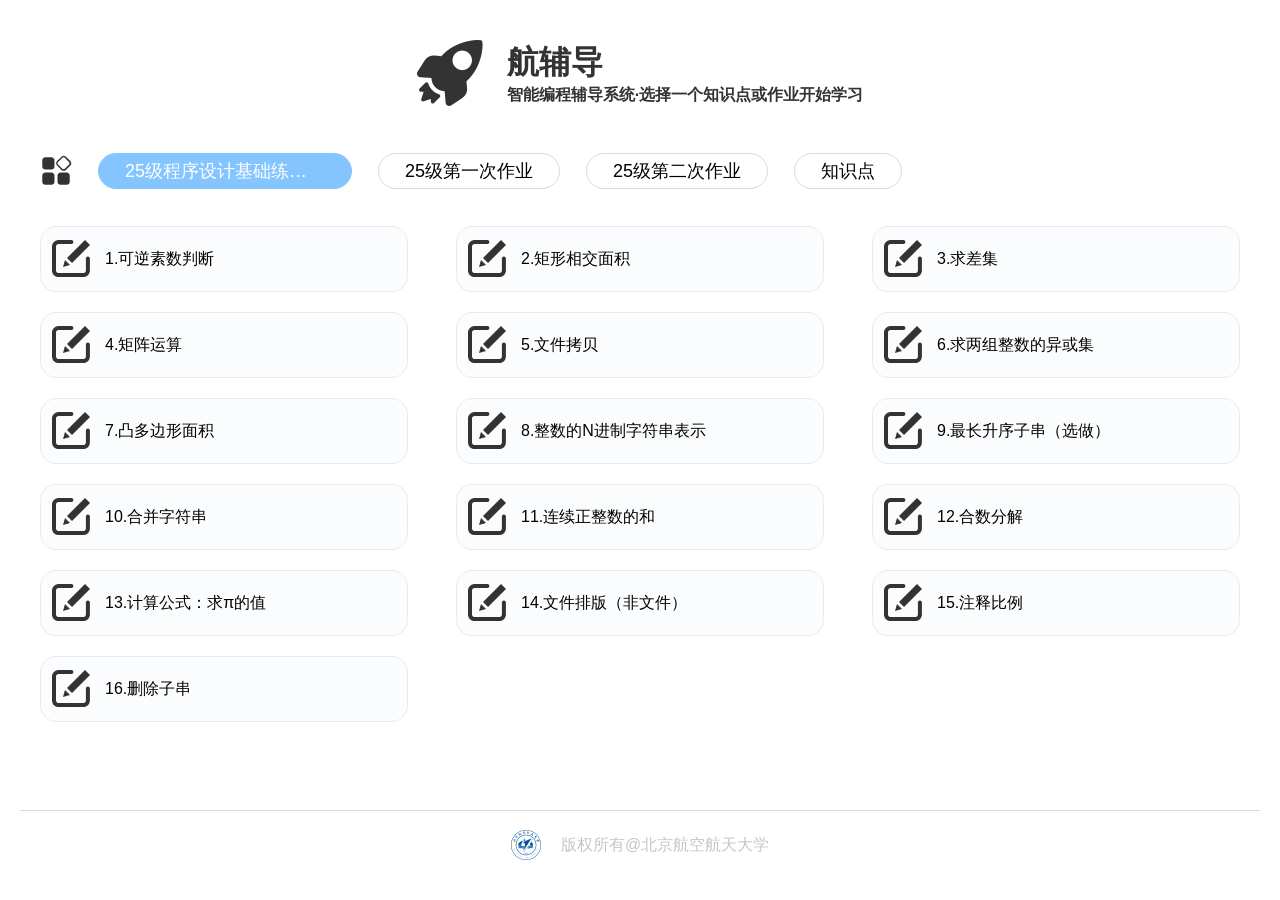
==== commit c3b60dff: "隐藏模型选择按钮，默认选择loopcoder40b模型" ====
--- a/static/hangfudao.html
+++ b/static/hangfudao.html
@@ -1963,7 +1963,7 @@
     <!-- 知识点/作业选择页面 -->
     <div id="selection-page" class="selection-page">
         <div class="selection-header">
-            <img class="header-logo" src="./images/rocket.png" alt="">
+            <img class="header-logo" src="/static/images/rocket.png" alt="">
             <div class="selection-header-content">
                 <h1>航辅导</h1>
                 <h2>智能编程辅导系统·选择一个知识点或作业开始学习</h2>
@@ -2015,7 +2015,7 @@
                 style=" height: 70px;;display: flex; flex-direction: column; justify-content:space-between; align-items: center; padding-top: 20px;">
                 <div style="height: 1px; width: 100%; background-color: #D9D9D9;"></div>
                 <div style="display: flex; flex-direction: row; align-items: center; gap: 20px;">
-                    <img src="./images/buaa_logo.png" alt="" style="width: 30px; height: 30px;">
+                    <img src="/static/images/buaa_logo.png" alt="" style="width: 30px; height: 30px;">
                     <span style="font-size: 16px; color: #55555555;">版权所有@北京航空航天大学</span>
                 </div>
             </div>
@@ -2062,14 +2062,15 @@
                         <option value="中等">中等</option>
                         <option value="困难">困难</option>
                     </select>
-                    <select id="model-selector" class="model-selector loopcoder" onchange="onModelChange(this.value)"
+                    <!-- <select id="model-selector" class="model-selector loopcoder40b" onchange="onModelChange(this.value)"
                         style="height:34px;">
-                        <!-- <option value="loopcoder" selected>LoopCoder</option> -->
-                        <!-- <option value="normal">普通模型</option> -->
+                        <option value="loopcoder40b" selected>编程模型</option>
+                        <option value="loopcoder400b">思考模型</option>
+                        <option value="normal">普通模型</option>
                         <option value="test_model" selected>编程模型</option>
                         <option value="xhang">XHang</option>
                         <option value="loopcoder">LoopCoder</option>
-                    </select>
+                    </select> -->
                 </div>
 
                 <div class="left-content">
@@ -2101,7 +2102,7 @@
                             <span class="icon">⏱️</span>复杂度分析
                         </button>
                     </div>
-                    <div class="right-toolbar-right">
+                    <!-- <div class="right-toolbar-right">
                         <button class="summary-btn"
                             style="background: linear-gradient(135deg, #3498db 0%, #2980b9 100%);"
                             onclick="showHistoryRecords()">
@@ -2110,7 +2111,7 @@
                         <button class="summary-btn" onclick="showKnowledgeSummary()">
                             📖 知识点总结
                         </button>
-                    </div>
+                    </div> -->
                 </div>
 
                 <div class="editor-section" id="editor-section">
@@ -2141,7 +2142,7 @@
 
                 <div class="submit-section">
                     <button class="submit-btn primary" onclick="submitCode()">提交代码 ✓</button>
-                    <button class="submit-btn answer" onclick="showContent('正确答案')">✅ 正确答案</button>
+                    <!-- <button class="submit-btn answer" onclick="showContent('正确答案')">✅ 正确答案</button> -->
                 </div>
             </div>
         </div>
@@ -2190,4 +2191,4 @@
     </div>
 </body>
 
-</html>+</html>
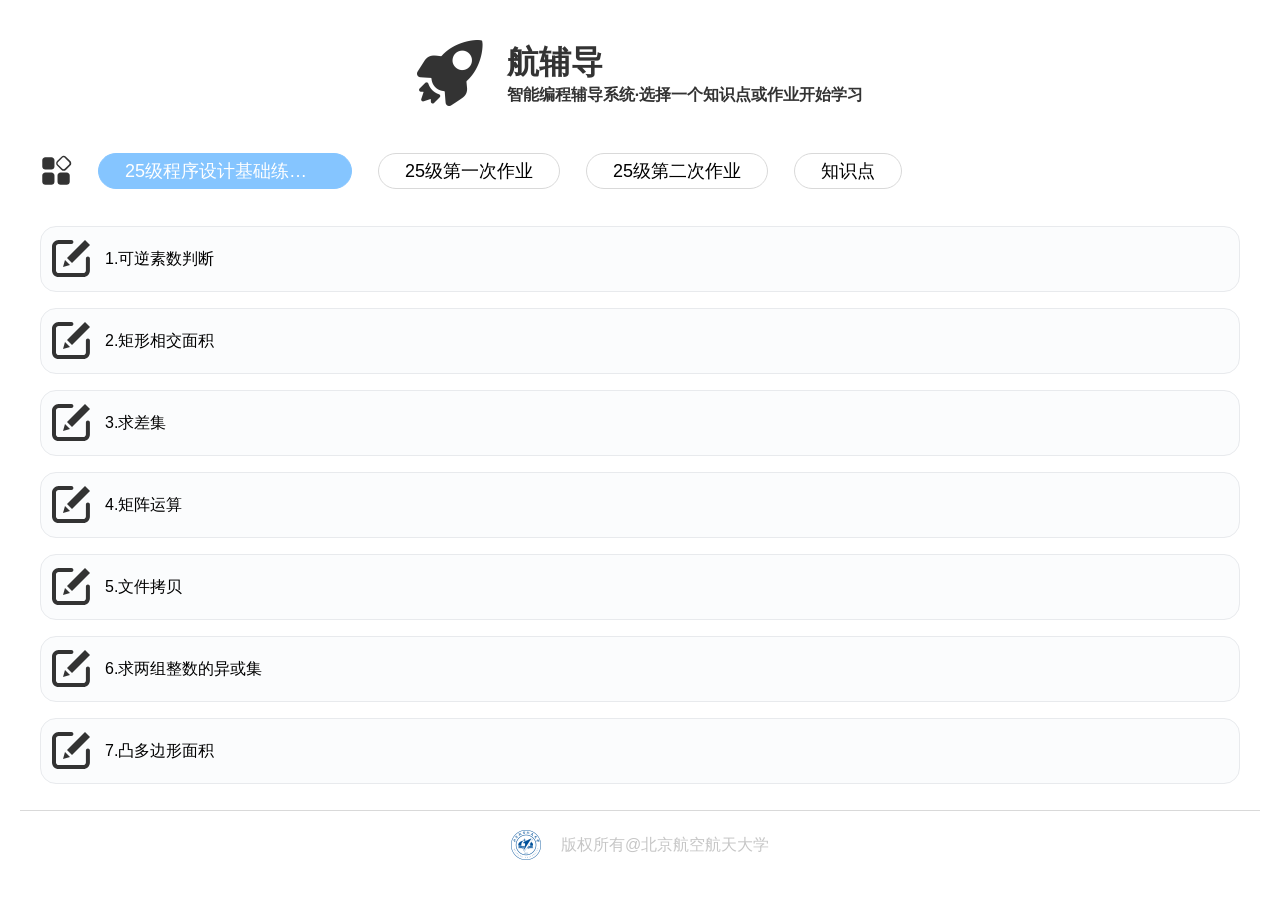
==== commit b268d966: "添加知识点按周分类的索引" ====
--- a/static/hangfudao.html
+++ b/static/hangfudao.html
@@ -90,10 +90,72 @@
 
 
         .knowledge-grid {
+            display: flex;
+            flex-direction: column;
+            gap: 16px;
+            padding: 0px 20px;
+        }
+
+        .week-group {
+            border: 1px solid #E8EAED;
+            border-radius: 18px;
+            background: #FBFCFD;
+            overflow: hidden;
+        }
+
+        .week-group-header {
+            width: 100%;
+            border: none;
+            background: transparent;
+            padding: 16px 18px;
+            display: flex;
+            align-items: center;
+            justify-content: space-between;
+            gap: 16px;
+            cursor: pointer;
+            text-align: left;
+        }
+
+        .week-group-header:hover {
+            background: #F3F8FF;
+        }
+
+        .week-group-title {
+            font-size: 18px;
+            font-weight: 600;
+            color: #222;
+            min-width: 88px;
+        }
+
+        .week-group-subtitle {
+            flex: 1;
+            font-size: 14px;
+            color: #667085;
+            line-height: 1.6;
+        }
+
+        .week-group-toggle {
+            width: 28px;
+            height: 28px;
+            border-radius: 50%;
+            background: #E8F1FF;
+            color: #2563EB;
+            display: flex;
+            align-items: center;
+            justify-content: center;
+            font-size: 18px;
+            flex-shrink: 0;
+        }
+
+        .week-group-body {
+            display: none;
+            grid-template-columns: repeat(auto-fill, minmax(280px, 1fr));
+            gap: 16px 24px;
+            padding: 0 18px 18px 18px;
+        }
+
+        .week-group-body.open {
             display: grid;
-            grid-template-columns: repeat(auto-fill, minmax(280px, 1fr));
-            gap: 20px 48px;
-            padding: 0px 20px;
         }
 
         .knowledge-btn {
@@ -133,6 +195,12 @@
             border-color: #85C5FF;
             color: #fff;
 
+        }
+
+        .knowledge-choice-btn.selected {
+            border-color: #85C5FF !important;
+            background: #E8F1FF !important;
+            box-shadow: 0 0 0 2px rgba(133, 197, 255, 0.35);
         }
 
         /* 编程练习页面 */
@@ -297,6 +365,45 @@
 
         .toolbar-btn .icon {
             font-size: 14px;
+        }
+
+        /* 模块按钮状态徽标 */
+        .toolbar-btn {
+            position: relative;
+        }
+
+        .btn-status-badge {
+            position: absolute;
+            top: -5px;
+            right: -5px;
+            width: 14px;
+            height: 14px;
+            border-radius: 50%;
+            font-size: 9px;
+            display: flex;
+            align-items: center;
+            justify-content: center;
+            font-weight: 700;
+            border: 1.5px solid #fff;
+            line-height: 1;
+            pointer-events: none;
+        }
+
+        .btn-status-ready {
+            background: #22c55e;
+            color: #fff;
+            box-shadow: 0 0 0 2px rgba(34,197,94,0.25);
+        }
+
+        .btn-status-loading {
+            background: #f59e0b;
+            color: #fff;
+            animation: badge-pulse 1.2s ease-in-out infinite;
+        }
+
+        @keyframes badge-pulse {
+            0%, 100% { opacity: 1; transform: scale(1); }
+            50% { opacity: 0.6; transform: scale(0.85); }
         }
 
         /* 难度选择器 */
@@ -362,6 +469,14 @@
             background-color: #2980b9;
         }
 
+        .model-selector.loopcoder40b {
+            background-color: #2980b9;
+        }
+
+        .model-selector.loopcoder400b {
+            background-color: #e67e22;
+        }
+
         .model-selector.normal {
             background-color: #27ae60;
         }
@@ -768,6 +883,22 @@
 
         .floating-panel-btn.close:hover {
             background: #c0392b;
+        }
+
+        .floating-panel-btn.next-module {
+            width: auto;
+            padding: 0 10px;
+            background: rgba(255, 255, 255, 0.15);
+            color: #ffffff;
+            font-size: 12px;
+            font-weight: 600;
+            gap: 4px;
+            border-radius: 6px;
+            white-space: nowrap;
+        }
+
+        .floating-panel-btn.next-module:hover {
+            background: rgba(255, 255, 255, 0.3);
         }
 
         .floating-panel-content {
@@ -2062,15 +2193,11 @@
                         <option value="中等">中等</option>
                         <option value="困难">困难</option>
                     </select>
-                    <!-- <select id="model-selector" class="model-selector loopcoder40b" onchange="onModelChange(this.value)"
+                    <select id="model-selector" class="model-selector loopcoder40b" onchange="onModelChange(this.value)"
                         style="height:34px;">
                         <option value="loopcoder40b" selected>编程模型</option>
                         <option value="loopcoder400b">思考模型</option>
-                        <option value="normal">普通模型</option>
-                        <option value="test_model" selected>编程模型</option>
-                        <option value="xhang">XHang</option>
-                        <option value="loopcoder">LoopCoder</option>
-                    </select> -->
+                    </select>
                 </div>
 
                 <div class="left-content">
@@ -2154,8 +2281,8 @@
     <!-- 多浮动窗口容器 -->
     <div id="floating-panels-container"></div>
 
-    <script src="/static/homework_data.js"></script>
-    <script src="/static/hangfudao.js"></script>
+    <script src="/static/homework_data.js?v=20260406"></script>
+    <script src="/static/hangfudao.js?v=20260406"></script>
 
     <!-- 悬浮追问小人 -->
     <div id="floating-avatar" class="floating-avatar" onclick="openFollowupChat()">
